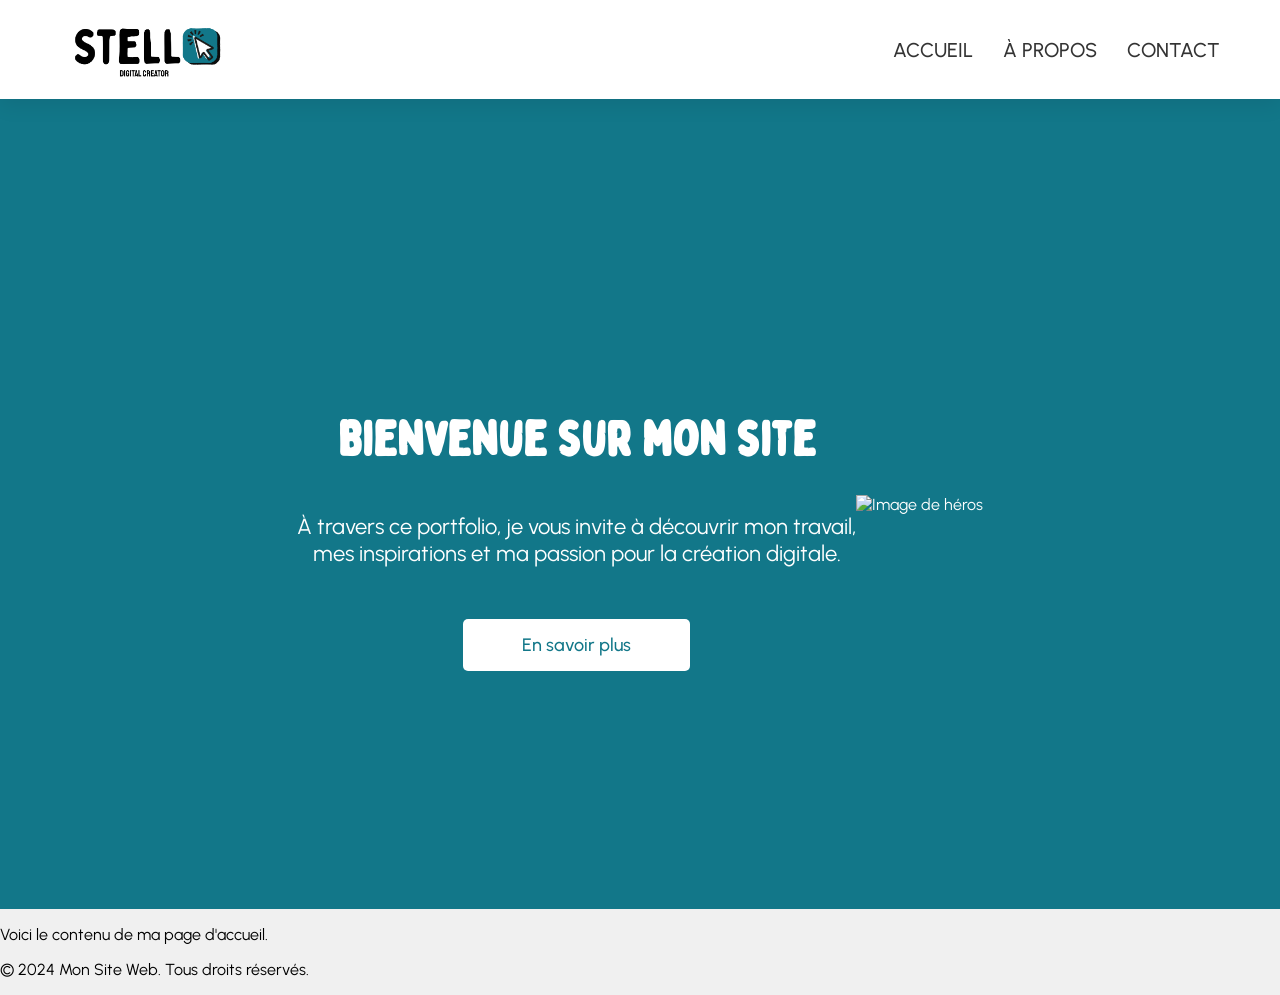
==== index.html @ 51b9b911 "modification" ====
<!DOCTYPE html>
<html lang="fr">
<head>
    <meta charset="UTF-8">
    <meta name="viewport" content="width=device-width, initial-scale=1.0">
    <title>Stella</title>
    <link rel="stylesheet" href="assets/css/index.css">
    <link href="https://fonts.googleapis.com/css2?family=Inter:wght@300;400;500;600;700&display=swap" rel="stylesheet">
    <link href="https://fonts.googleapis.com/css2?family=Urbanist:wght@300;400;500;600;700&display=swap" rel="stylesheet">
</head>


<body class="body">

<!-- En-tête avec la barre de navigation et la section de héros -->
<header>
    <nav class="navbar">
        <div class="navbar-logo">
            <img src="media/logo_stella.png" alt="Logo de mon site" class="logo">
        </div>
        <div class="nav-links">
            <a href="#">Accueil</a>
            <a href="#">À propos</a>
            <a href="#">Contact</a>
        </div>
    </nav>
<!-- Section de héros -->
    <div class="hero">
        <div class="hero-col-text">
           <h1>Bienvenue sur mon site</h1>
           <p>À travers ce portfolio, je vous invite à découvrir mon travail,<br> mes inspirations et ma passion pour la création digitale.</p>
            <a href="#" class="btn">En savoir plus</a>
        </div>

      <div class="hero-col-image">
        <img src="media/hero_image.png" alt="Image de héros" class="hero-image">
      </div>

    </div>
</header>
<!-- Section principale -->
<main>

    <p>Voici le contenu de ma page d'accueil.</p>
</main>

<footer>
    <p>&copy; 2024 Mon Site Web. Tous droits réservés.</p>
</footer>

</body>
</html>
---- assets/css/index.css ----
/*** Importing Fonts */
@font-face {
    font-family: 'Bobby Jones';
    src: url('../fonts/bobby-jones-soft-regular.otf') format('truetype');
    font-weight: normal;
    font-style: normal;
}

/*** Global Styles */
body{
    background-color: #f0f0f0;
    margin: 0;
    padding: 0;
}

body, p, a {
    font-family: 'Urbanist', sans-serif;
}

h1, h2 {
    font-family: 'Bobby Jones', sans-serif;
}

/* NAVBAR */
.navbar {
    display: flex;
    justify-content: space-between;
    align-items: center;
    padding: 5px 60px; /* 🔥 plus grand */
    background-color: white;
    box-shadow: 0 6px 20px rgba(0, 0, 0, 0.08);
    position: sticky;
    top: 0;
    z-index: 1000;
}


/* LOGO */
.navbar-logo img {
    height: 85px; /* 🔥 taille logo */
    width: auto;
}

/* LINKS */
.nav-links {
    display: flex;
    gap: 30px; /* espace entre les liens */
    
}

.nav-links a {
    text-decoration: none;
    color: #333; /* 🔥 lisible */
    font-size: 20px;
    font-weight: 500;
    text-transform: uppercase;
    transition: 0.3s;
}

.nav-links a:hover {
    color: #127789;
}
/*** HERO SECTION */
.hero {
    display: flex;
    flex-direction: row;
    justify-content: center;
    align-items: center;
    height: 90vh; /* 🔥 plus grand */
    background-color: #127789;
    color: white;
    width: 100%;
}
.hero h1 {
    font-size: 48px; /* 🔥 plus grand */
    margin-bottom: 20px;
}
.hero p {
    font-size: 22px; /* 🔥 plus grand */
}
.hero a {
    margin-top: 30px;
    padding: 15px 30px;
    background-color: white;
    color: #127789;
    text-decoration: none;
    font-size: 18px;
    font-weight: 500;
    border-radius: 5px;
    transition: 0.3s;
    width: 30%;
}
.hero a:hover {    background-color: #127789;
    color: white;    border: 2px solid white;
}   
.hero-col-text {
    margin-top: 40px;
    /*width: 50%;*/
    text-align: center;
    display: flex;
    flex-direction: column;
    align-items: center;
}

.hero-col-text h1 {
    font-size: 48px; /* 🔥 plus grand */
    margin-bottom: 20px;
}
.hero-col-image {
   /*width: 50%;*/
}
.hero-col-image img {
    width: 100%;
    height: auto;
}
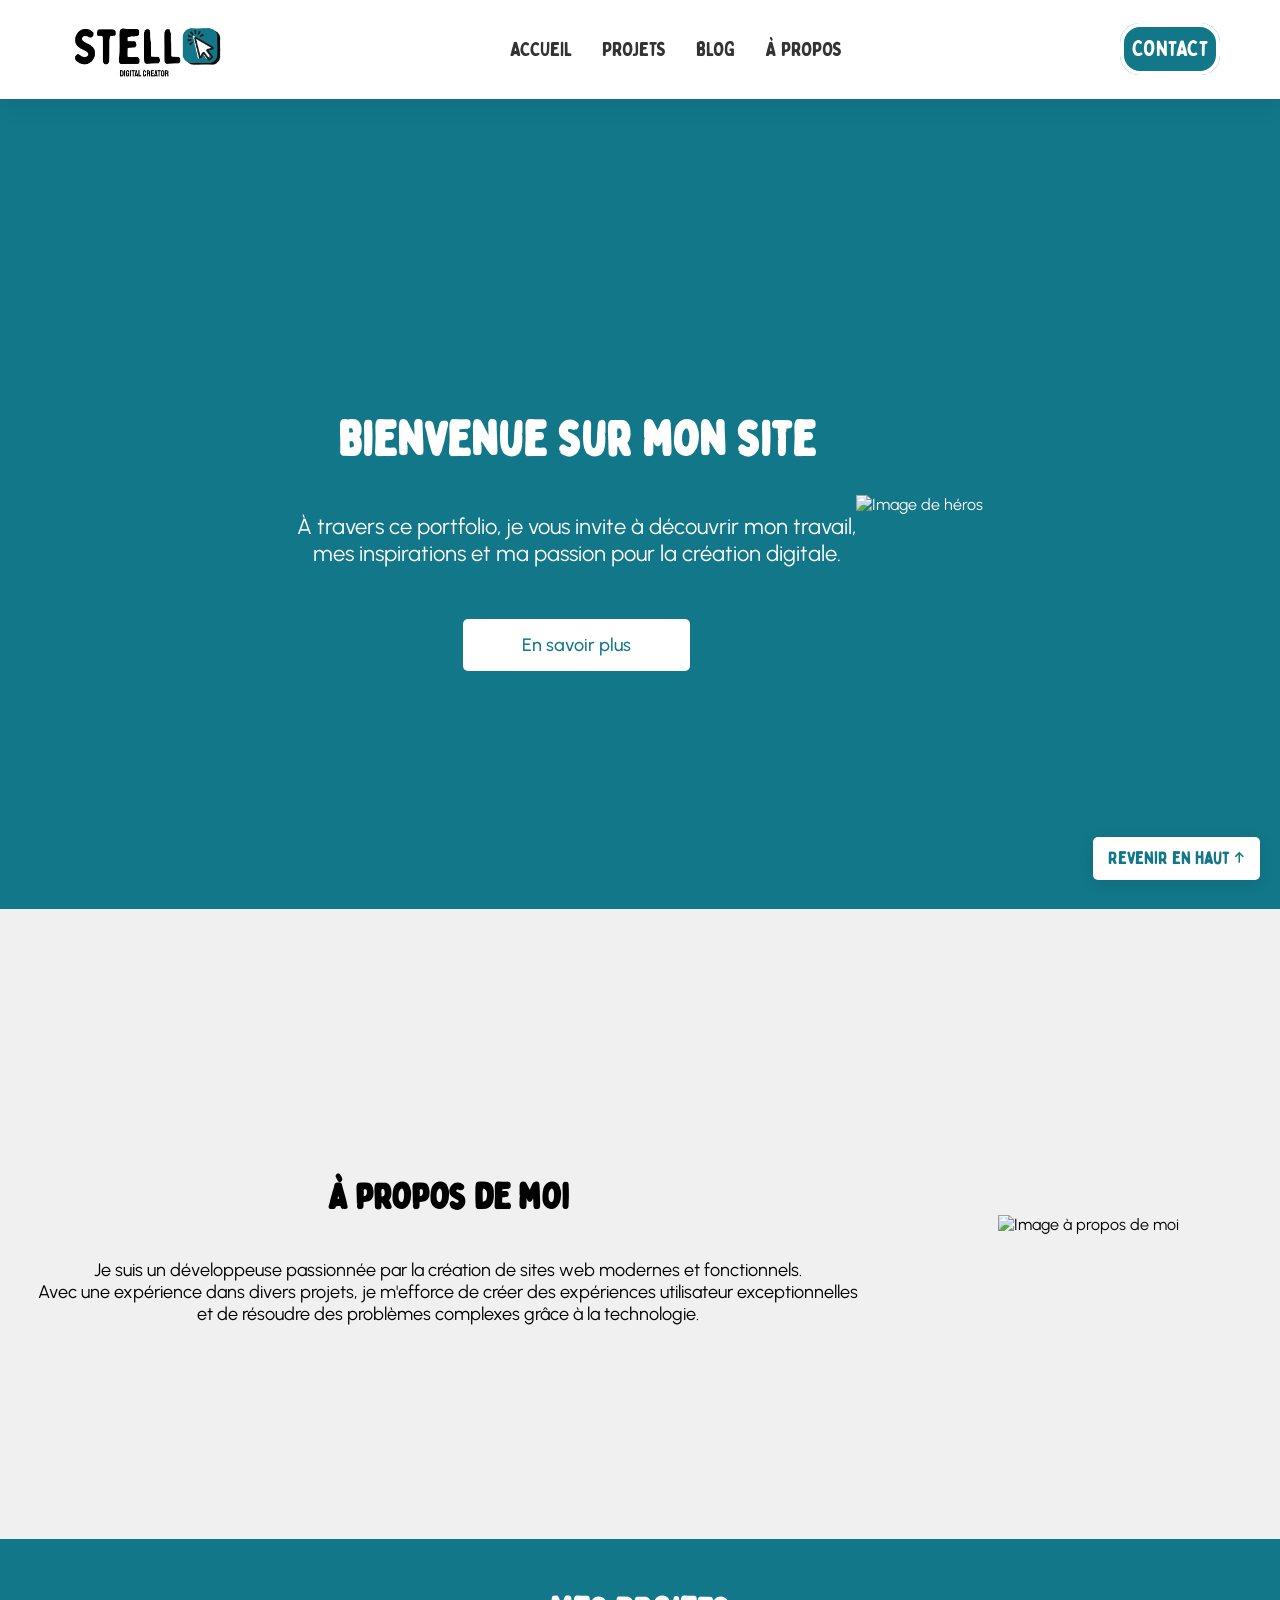
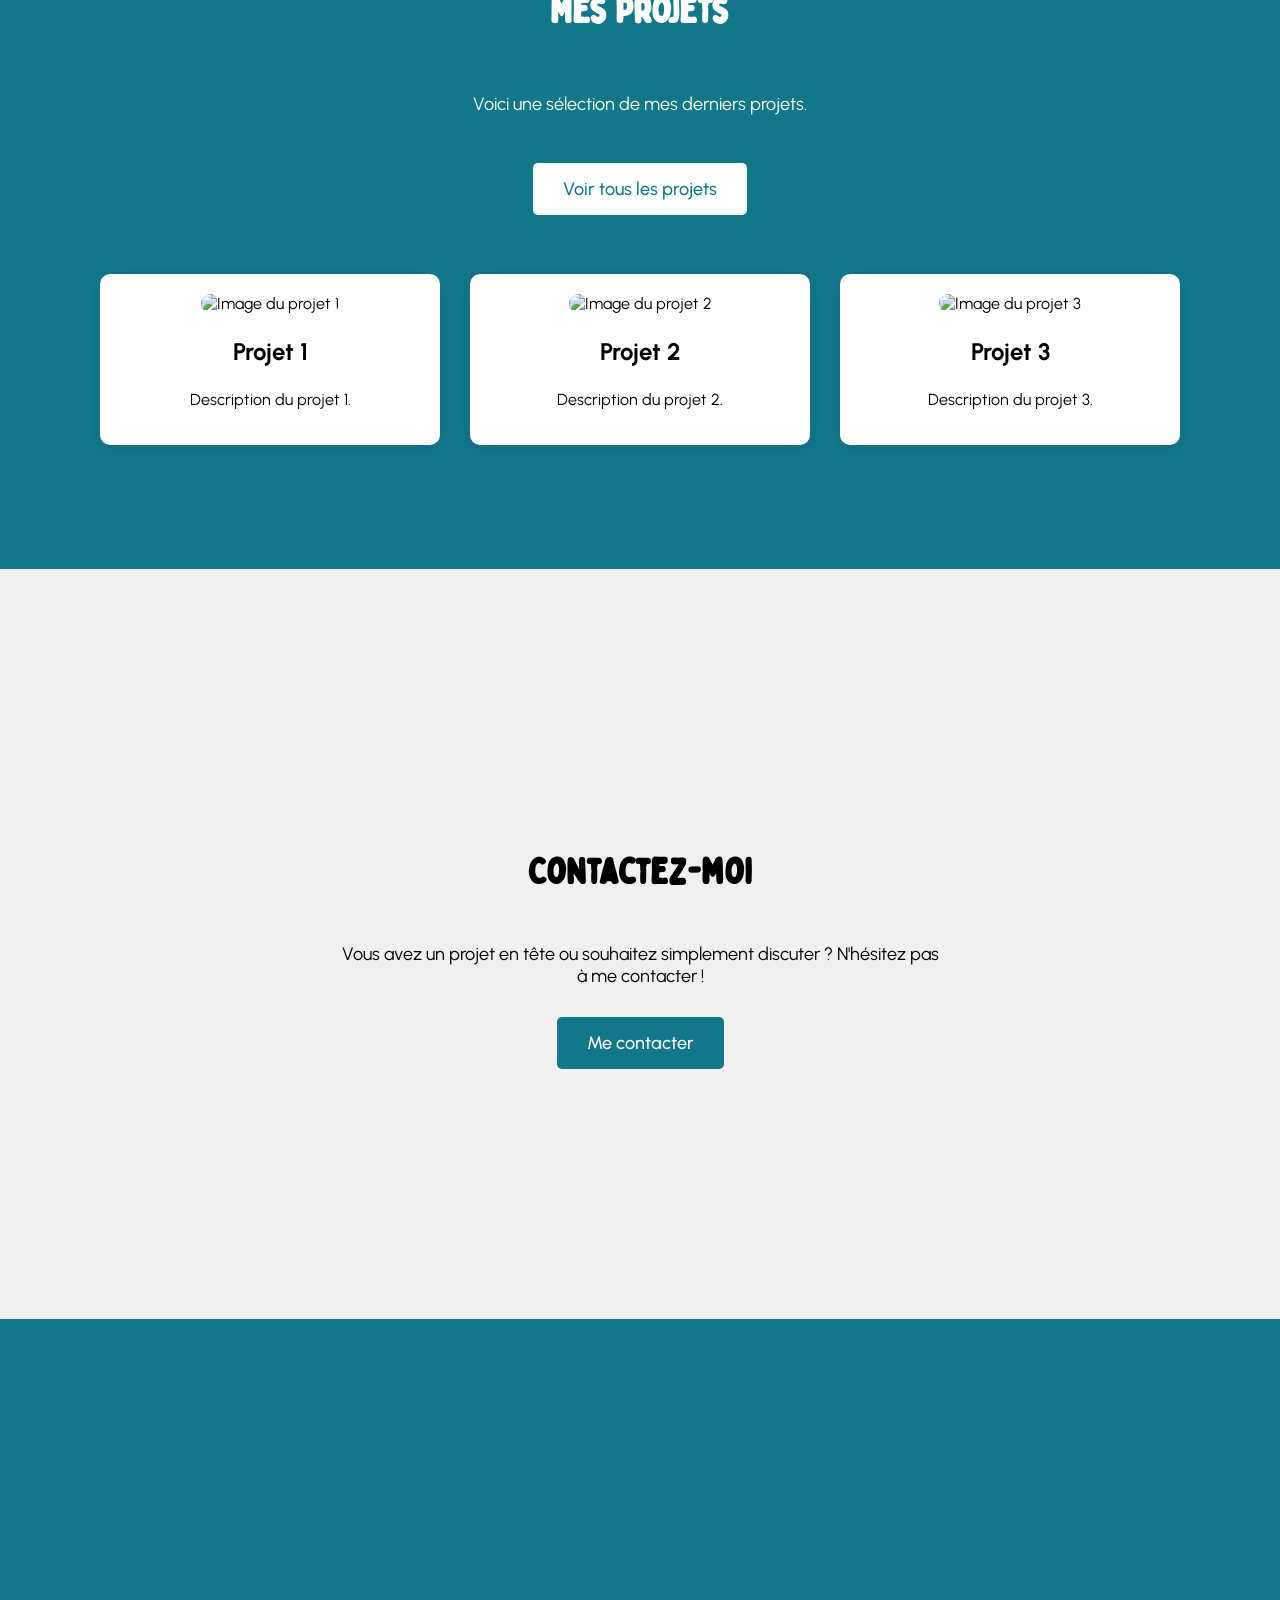
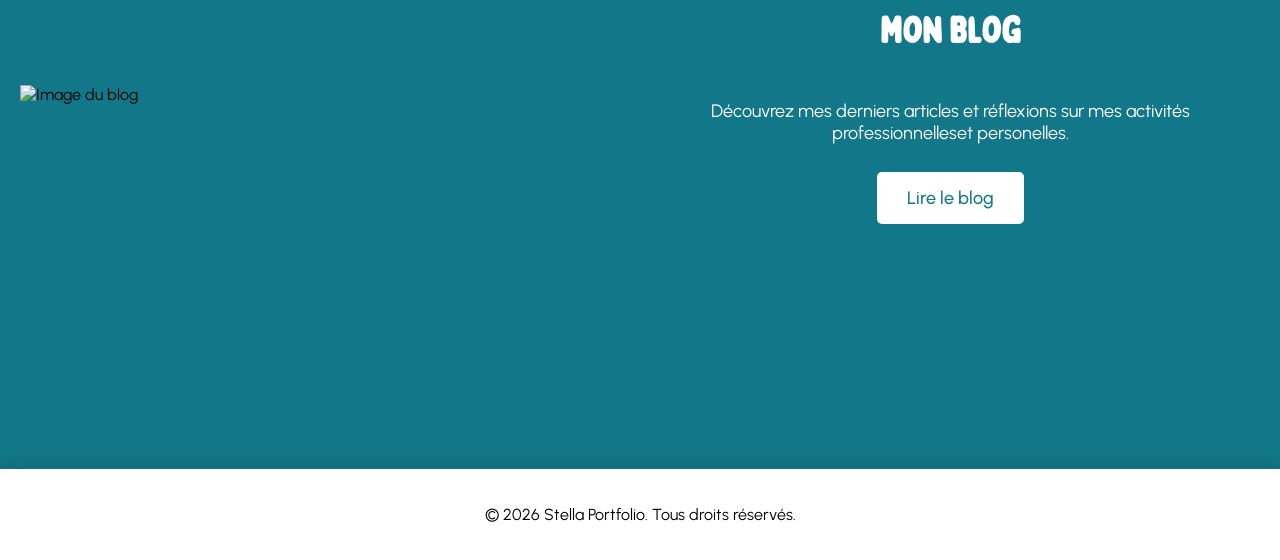
==== commit 5c18d190: "modification page accueil" ====
--- a/index.html
+++ b/index.html
@@ -20,7 +20,11 @@
         </div>
         <div class="nav-links">
             <a href="#">Accueil</a>
+             <a href="#">Projets</a>
+             <a href="#">Blog</a>
             <a href="#">À propos</a>
+            </div>
+            <div class="nav-links-right">
             <a href="#">Contact</a>
         </div>
     </nav>
@@ -40,12 +44,65 @@
 </header>
 <!-- Section principale -->
 <main>
+<section class="about">
+    <div class="about-content">
+        <h2>À propos de moi</h2>
+        <p>Je suis un développeuse passionnée par la création de sites web modernes et fonctionnels.<br> Avec une expérience dans divers projets, je m'efforce de créer des expériences utilisateur exceptionnelles <br>et de résoudre des problèmes complexes grâce à la technologie.</p>
+    </div>
+    <div class="about-image">
+        <img src="media/about_image.png" alt="Image à propos de moi">
+    </div>
+</section>
+<section class="projects">
+   
+    <div class="projects-header">
+        <h2>Mes Projets</h2>
+        <p>Voici une sélection de mes derniers projets.</p>
+        <a href="" class="btn">Voir tous les projets</a>
+    </div>
+    
+    <div class="project-list">
+        <div class="project-item">
+            <img src="media/project1.png" alt="Image du projet 1"> 
+            <h3>Projet 1</h3>
+            <p>Description du projet 1.</p>
+        </div>
+        <div class="project-item">
+            <img src="media/project2.png" alt="Image du projet 2">
+            <h3>Projet 2</h3>
+            <p>Description du projet 2.</p>
+        </div>
+        <div class="project-item">
+            <img src="media/project3.png" alt="Image du projet 3">
+            <h3>Projet 3</h3>
+            <p>Description du projet 3.</p>
+        </div>
+    </div>
+</section>
 
-    <p>Voici le contenu de ma page d'accueil.</p>
+<section class="contact">
+    <h2>Contactez-moi</h2>
+    <p>Vous avez un projet en tête ou souhaitez simplement discuter ? N'hésitez pas à me contacter !</p>
+    <a href="#" class="btn">Me contacter</a>
+</section>
+
+<section class="blog">
+    <div class="blog-image">
+        <img src="media/blog_image.png" alt="Image du blog">
+    </div>
+    <div class="blog-content">
+        <h2>Mon Blog</h2>
+        <p>Découvrez mes derniers articles et réflexions sur mes activités professionnelleset personelles.</p>
+        <a href="#" class="btn">Lire le blog</a>
+    </div>
+</section>
+<div class="back-to-top">
+    <a href="#" class="btn">Revenir en haut</a>
+</div>
 </main>
 
-<footer>
-    <p>&copy; 2024 Mon Site Web. Tous droits réservés.</p>
+<footer class="footer">
+    <p>&copy; 2026 Stella Portfolio. Tous droits réservés.</p>
 </footer>
 
 </body>
--- a/assets/css/index.css
+++ b/assets/css/index.css
@@ -55,10 +55,29 @@
     font-weight: 500;
     text-transform: uppercase;
     transition: 0.3s;
+    font-family: 'Bobby Jones';
 }
 
 .nav-links a:hover {
     color: #127789;
+}
+.nav-links-right a {
+    text-decoration: none;
+    color: white;
+    font-size: 22px;
+    font-weight: 500;
+    text-transform: uppercase;
+    transition: 0.3s;
+    font-family: 'Bobby Jones';
+    padding: 8px;
+    border: 4px solid;
+    border-radius: 20px;
+    background: #127789;
+}
+.nav-links-right a:hover {
+    color: #127789;
+    background: white;
+    border: 4px solid #127789;
 }
 /*** HERO SECTION */
 .hero {
@@ -105,11 +124,244 @@
 .hero-col-text h1 {
     font-size: 48px; /* 🔥 plus grand */
     margin-bottom: 20px;
-}
+}/*
 .hero-col-image {
-   /*width: 50%;*/
-}
+   width: 50%;
+}*/
 .hero-col-image img {
     width: 100%;
     height: auto;
+}
+/* ABOUT SECTION */
+.about{
+    height: 70vh; /* 🔥 plus grand */
+    display: flex;
+    flex-direction: row;
+    justify-content: center;
+    align-items: center; 
+    text-align: center; 
+    width: 100%;
+}
+.about-content {
+    margin-top: 40px;
+    width: 50%;
+    text-align: center;
+    display: flex;
+    flex-direction: column;
+    align-items: center;   
+    width: 70%;
+}
+.about-content h2 {
+    font-size: 36px; /* 🔥 plus grand */
+    margin-bottom: 20px;
+}
+.about-content p {
+    font-size: 18px; /* 🔥 plus grand */
+}
+.about-image {
+    width: 30%;
+}
+.about-image img {
+    width: 100%;
+    height: auto;
+}
+/* PROJECTS SECTION */
+.projects {
+    /* padding: 60px 20px; */
+    height: 70vh;
+    background: #127789;
+    display: flex;
+    flex-direction: column;
+    justify-content: center;
+}
+.projects-header {
+    display: flex;
+    flex-direction: column;
+    justify-content: center;
+    align-items: center;
+    margin-bottom: 40px;
+    color: white;
+    height: 50%;
+}
+.projects-header h2 {
+    font-size: 36px; /* 🔥 plus grand */
+    text-align: center;
+    margin-bottom: 40px;
+}
+.projects-header p {
+    font-size: 18px; /* 🔥 plus grand */
+    text-align: center;
+    max-width: 600px;
+}
+.projects-header a {
+    margin-top: 30px;
+    padding: 15px 30px;
+    background-color: white;
+    color: #127789;
+    text-decoration: none;
+    font-size: 18px;
+    font-weight: 500;
+    border-radius: 5px;
+    transition: 0.3s;
+}
+.projects-header a:hover {  
+    background-color: #127789;
+    color: white;    
+    border: 2px solid white;
+}
+.project-list {
+    display: flex;
+    flex-wrap: wrap;
+    gap: 30px; /* espace entre les projets */
+    justify-content: center;
+    height: 50%;
+}
+.project-item {
+    background-color: white;
+    padding: 20px;
+    border-radius: 10px;
+    box-shadow: 0 4px 15px rgba(0, 0, 0, 0.1);
+    width: 300px;
+    text-align: center;
+    height: fit-content;
+}
+.project-item img {
+    width: 100%;
+    height: auto;
+    border-radius: 10px;
+}
+.project-item h3 {
+    font-size: 24px; /* 🔥 plus grand */
+}   
+/*² CONTACT SECTION */
+.contact {
+    padding: 60px 20px;
+    background-color: #f0f0f0;
+    display: flex;
+    flex-direction: column;
+    justify-content: center;
+    align-items: center;
+    height: 70vh;
+}
+.contact h2 {
+    font-size: 36px; /* 🔥 plus grand */
+}
+.contact p {
+    font-size: 18px; /* 🔥 plus grand */
+    text-align: center;
+    max-width: 600px;
+    margin-bottom: 30px;
+}
+.contact a {
+    padding: 15px 30px;
+    background-color: #127789;
+    color: white;
+    text-decoration: none;
+    font-size: 18px;
+    font-weight: 500;
+    border-radius: 5px;
+    transition: 0.3s;
+}
+.contact a:hover {
+    background-color: white;
+    color: #127789;
+    border: 2px solid #127789;
+}
+
+/*BLOG SECTION */
+.blog {
+    padding: 60px 20px;
+    background-color: #127789;
+    display: flex;
+    flex-direction: row;
+    justify-content: center;
+    align-items: center;
+    height: 70vh;
+}
+
+.blog-content {
+    width: 50%;
+    text-align: center;
+    color:white
+}
+.blog-content h2 {
+    font-size: 36px; /* 🔥 plus grand */
+    margin-bottom: 20px;
+}
+.blog-content p {
+    font-size: 18px; /* 🔥 plus grand */
+    padding:25px 20px;
+}   
+.blog-content a {
+    margin-top: 30px;
+    padding: 15px 30px;
+    background-color: white;
+    color: #127789;
+    text-decoration: none;
+    font-size: 18px;
+    font-weight: 500;
+    border-radius: 5px;
+    transition: 0.3s;
+}
+.blog-content a:hover {
+    background-color: #127789;
+    color: white;
+    border: 2px solid white;
+}
+.blog-image {
+    width: 50%;
+}
+.blog-image img {
+    width: 100%;
+    height: auto;
+}
+.back-to-top {
+    position: fixed;
+    bottom: 20px;
+    right: 20px;
+    padding: 10px 15px;
+    background-color: white;
+    color: #127789;
+    text-decoration: none;
+    font-size: 18px;
+    font-weight: 500;
+    border-radius: 5px;
+    transition: 0.3s;
+    box-shadow: 0 4px 15px rgba(0, 0, 0, 0.1);
+}
+.back-to-top:hover {
+    background-color: white;
+    color: #127789;
+    border: 2px solid #127789;
+}
+.back-to-top:after {
+    content: '↑';
+    font-size: 18px;
+}
+.back-to-top:hover:after {
+    content: '↑';
+    font-size: 18px;
+}
+.back-to-top a {
+    text-decoration: none;
+    color: #127789;
+    font-size: 18px;
+    font-weight: 500;
+    transition: 0.3s;
+    font-family: "Bobby Jones";
+}
+.back-to-top a:hover {    
+    background-color: white;
+    color: #127789;    
+   
+}
+/** FOOTER */
+.footer {
+    background-color: white;
+    color: black;
+    text-align: center;
+    padding: 20px;
+    font-size: 16px;
+    font-family: 'Bobby Jones';
+    box-shadow: 0 -4px 15px rgba(0, 0, 0, 0.1);
 }
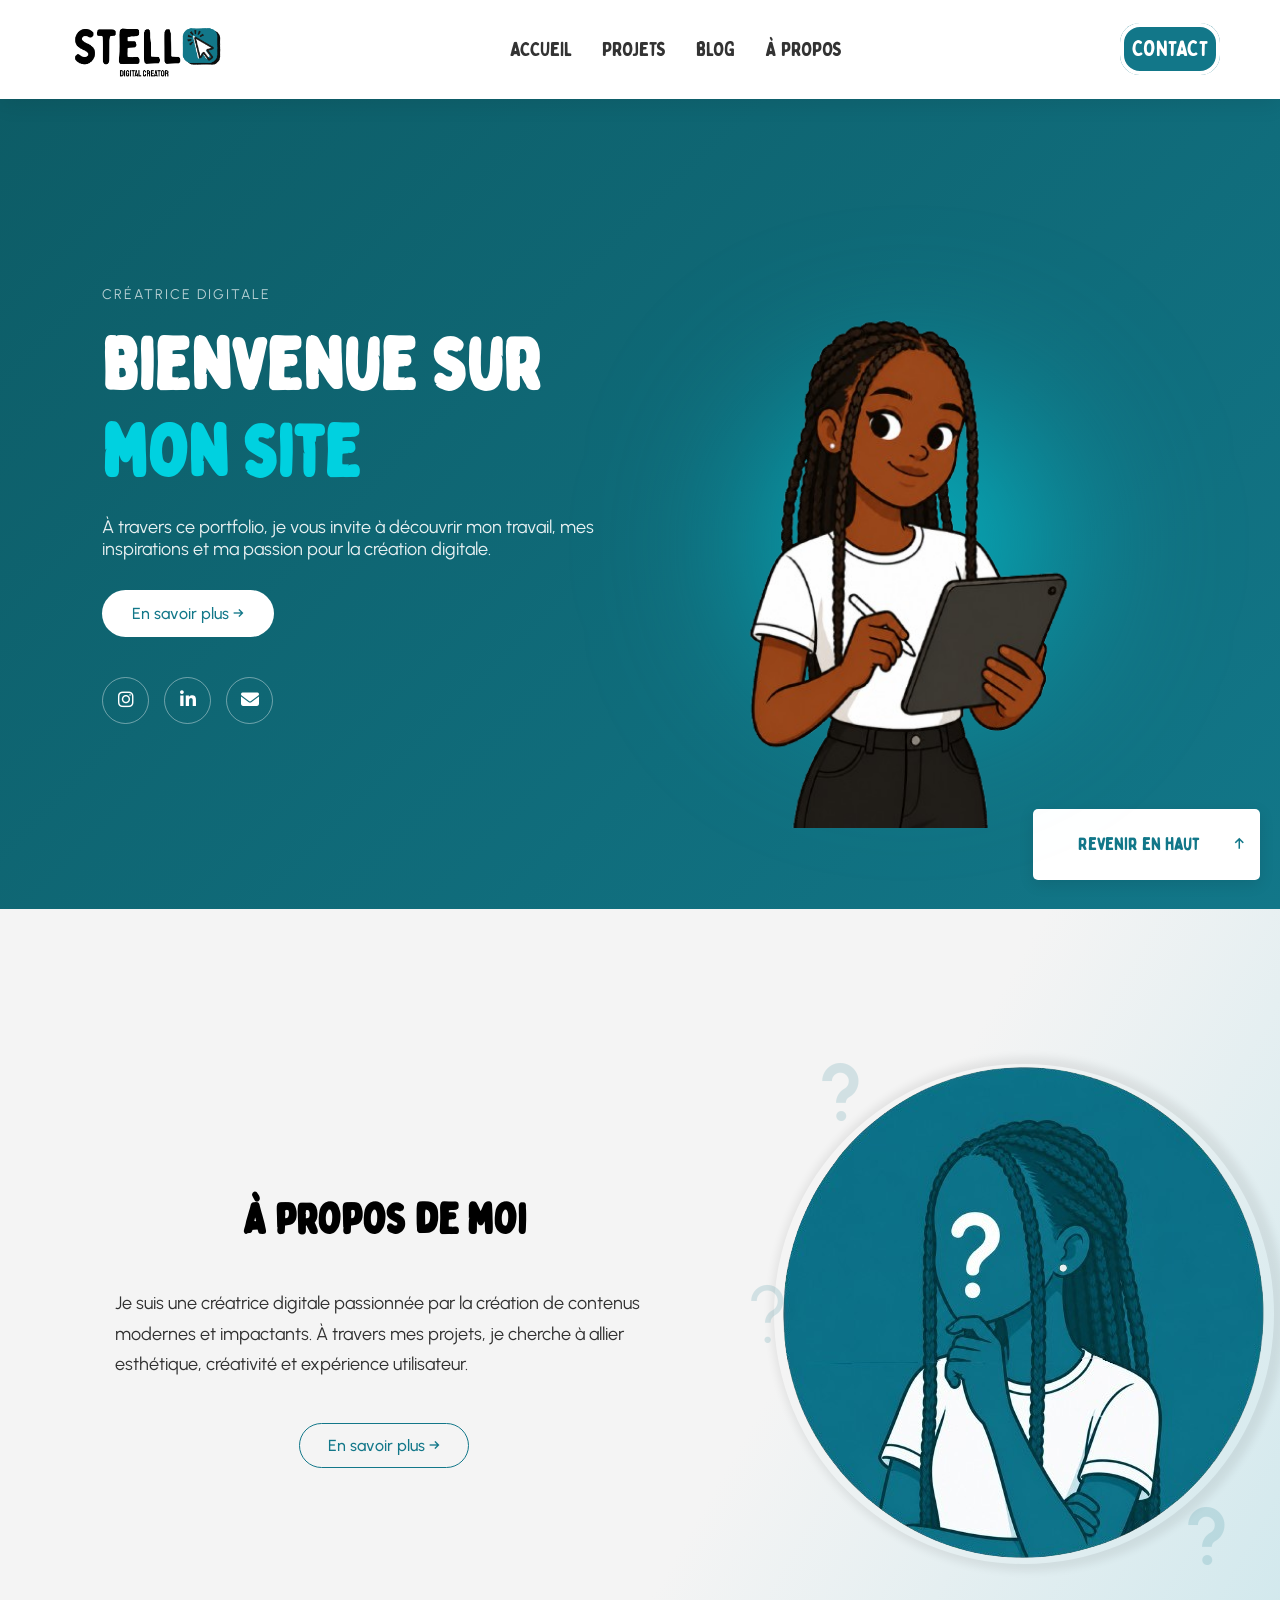
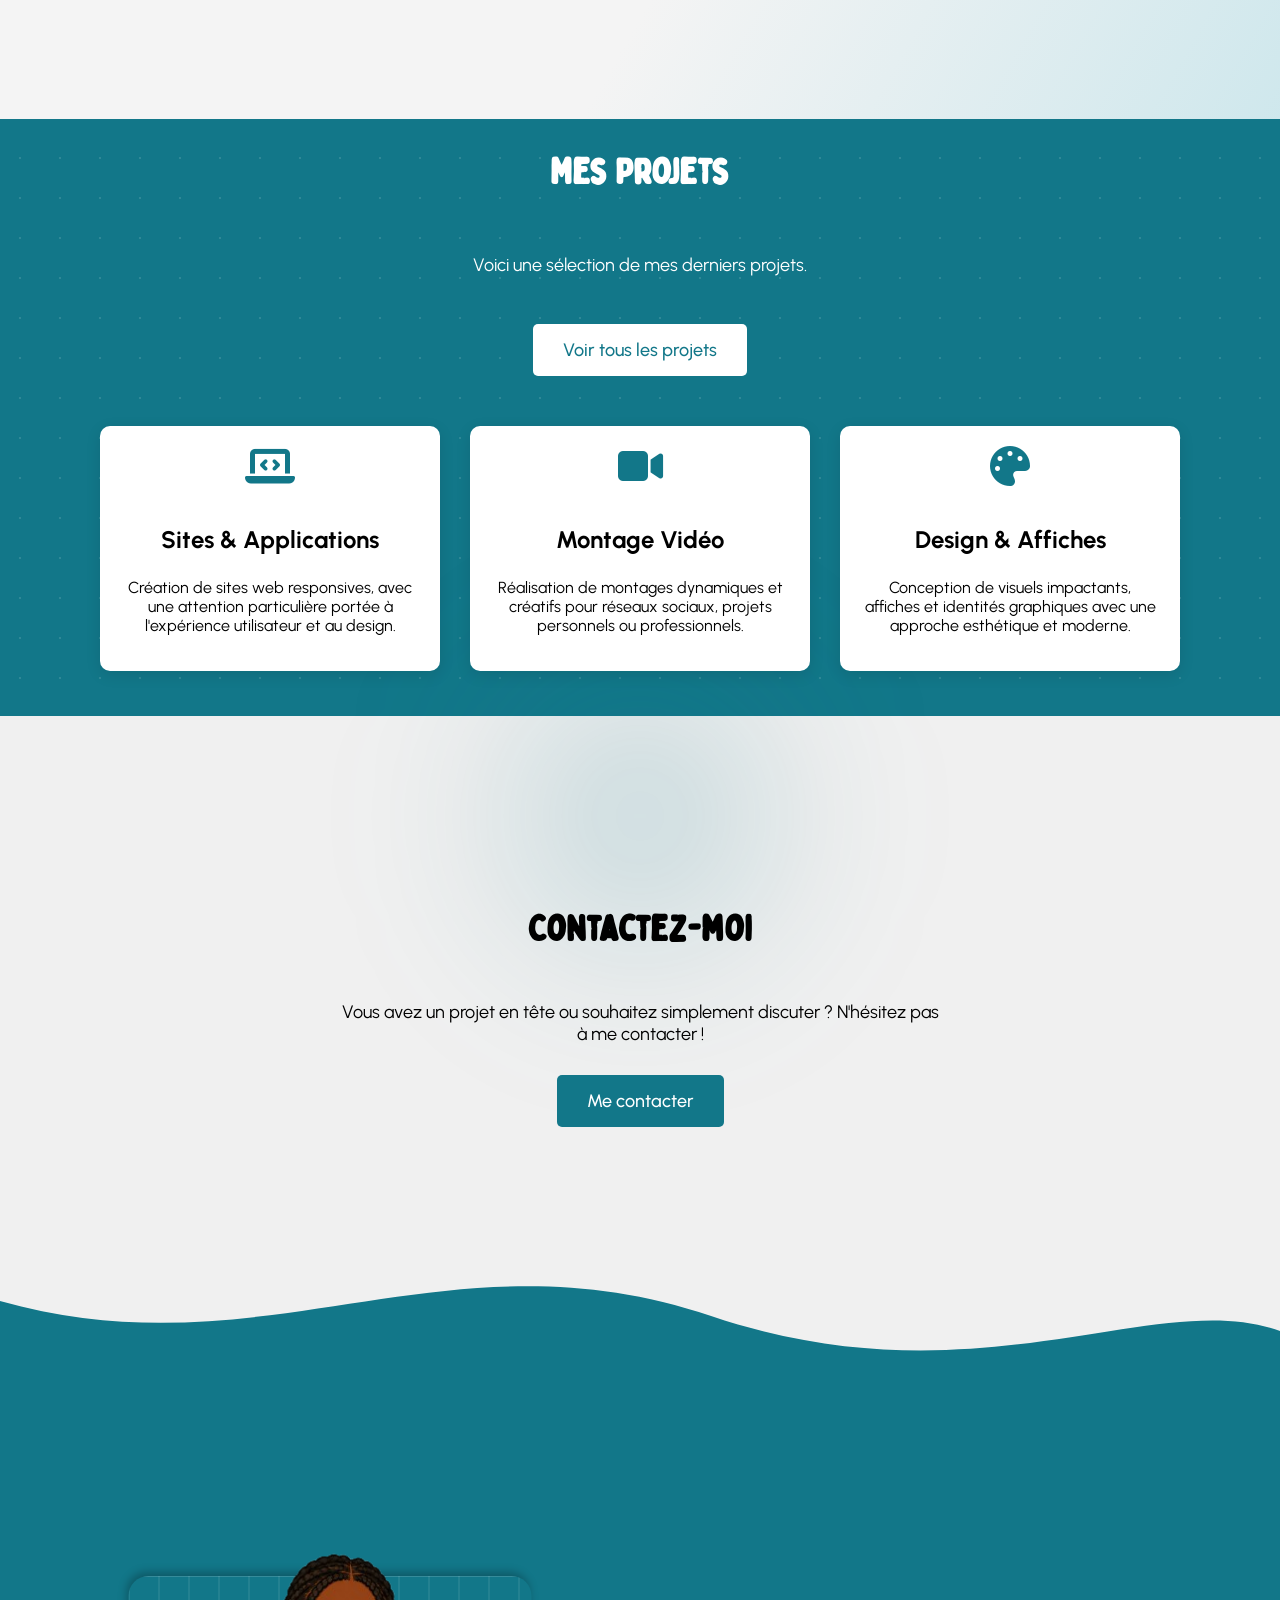
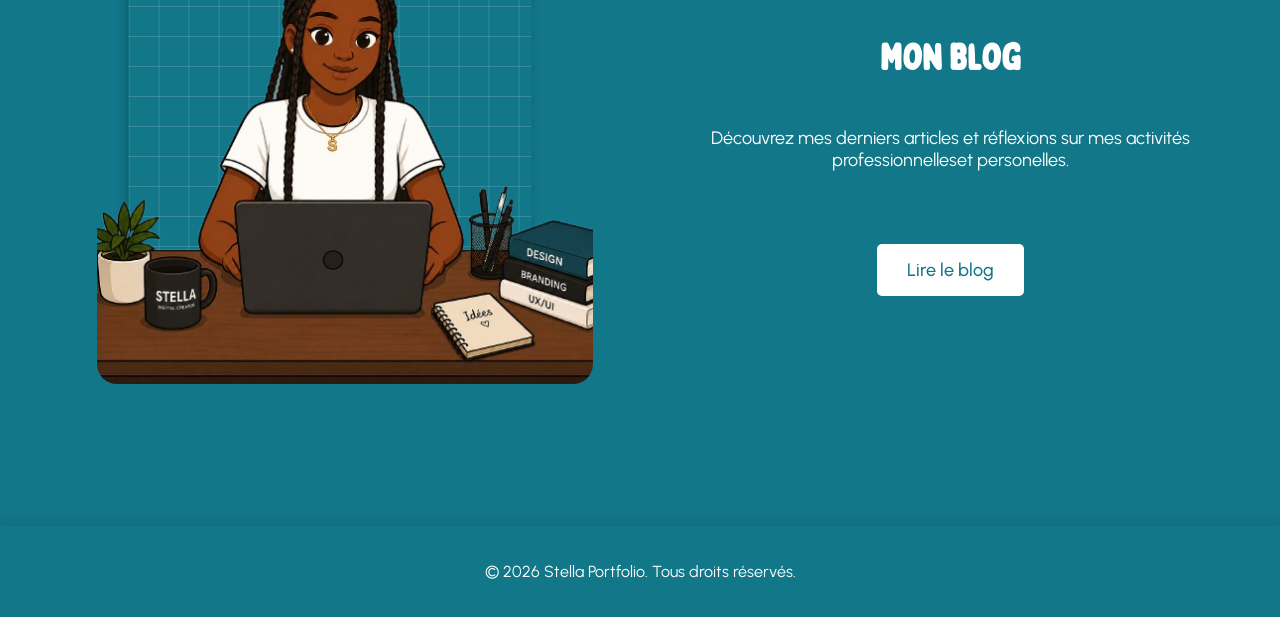
==== commit 5f5503b2: "modification page index.html " ;" ====
--- a/index.html
+++ b/index.html
@@ -5,12 +5,15 @@
     <meta name="viewport" content="width=device-width, initial-scale=1.0">
     <title>Stella</title>
     <link rel="stylesheet" href="assets/css/index.css">
+    <link rel="stylesheet" href="assets/css/general.css">
+    <link rel="stylesheet" href="https://cdnjs.cloudflare.com/ajax/libs/font-awesome/6.5.0/css/all.min.css">
     <link href="https://fonts.googleapis.com/css2?family=Inter:wght@300;400;500;600;700&display=swap" rel="stylesheet">
     <link href="https://fonts.googleapis.com/css2?family=Urbanist:wght@300;400;500;600;700&display=swap" rel="stylesheet">
+<link rel="stylesheet" href="https://cdnjs.cloudflare.com/ajax/libs/font-awesome/6.5.0/css/all.min.css">
 </head>
 
 
-<body class="body">
+<body>
 
 <!-- En-tête avec la barre de navigation et la section de héros -->
 <header>
@@ -19,86 +22,159 @@
             <img src="media/logo_stella.png" alt="Logo de mon site" class="logo">
         </div>
         <div class="nav-links">
-            <a href="#">Accueil</a>
-             <a href="#">Projets</a>
-             <a href="#">Blog</a>
-            <a href="#">À propos</a>
+            <a href="index.html">Accueil</a>
+             <a href="vues/projets.html">Projets</a>
+             <a href="vues/blog.html">Blog</a>
+            <a href="vues/apropos.html">À propos</a>
             </div>
             <div class="nav-links-right">
-            <a href="#">Contact</a>
+            <a href="vues/contact.html">Contact</a>
         </div>
     </nav>
 <!-- Section de héros -->
-    <div class="hero">
-        <div class="hero-col-text">
-           <h1>Bienvenue sur mon site</h1>
-           <p>À travers ce portfolio, je vous invite à découvrir mon travail,<br> mes inspirations et ma passion pour la création digitale.</p>
-            <a href="#" class="btn">En savoir plus</a>
-        </div>
+ <div class="hero">
+ 
 
-      <div class="hero-col-image">
-        <img src="media/hero_image.png" alt="Image de héros" class="hero-image">
-      </div>
+     <div class="hero-col-text">
+        <span class="hero-tag">Créatrice digitale</span>
 
+        <h1>
+            Bienvenue sur <br>
+            <span>mon site</span>
+        </h1>
+
+        <p>
+            À travers ce portfolio, je vous invite à découvrir mon travail,
+            mes inspirations et ma passion pour la création digitale.
+        </p>
+
+        <a href="vues/a-propos.html" class="btn">En savoir plus →</a>
+        <br>
+       <div class="hero-socials">
+    <a href="#" target="_blank" aria-label="Instagram">
+        <i class="fab fa-instagram"></i>
+    </a>
+    <a href="#" target="_blank" aria-label="LinkedIn">
+        <i class="fab fa-linkedin-in"></i>
+    </a>
+    <a href="mailto:tonmail@email.com" aria-label="Email">
+        <i class="fas fa-envelope"></i>
+    </a>
+</div>
     </div>
+    
+    <div class="hero-col-image">
+        <img  class="hero-image" src="media/index/avatar_hero.png" alt="Image avatr de la section de héros  ">
+  <div class="hero-glow"></div>
+ </div>
+   
+
+    
+</div>
 </header>
 <!-- Section principale -->
 <main>
 <section class="about">
     <div class="about-content">
         <h2>À propos de moi</h2>
-        <p>Je suis un développeuse passionnée par la création de sites web modernes et fonctionnels.<br> Avec une expérience dans divers projets, je m'efforce de créer des expériences utilisateur exceptionnelles <br>et de résoudre des problèmes complexes grâce à la technologie.</p>
+        <p>
+            Je suis une créatrice digitale passionnée par la création de contenus modernes et impactants.
+            À travers mes projets, je cherche à allier esthétique, créativité et expérience utilisateur.
+        </p>
+        <a href="vues/a-propos.html" class="about-btn">
+    En savoir plus →
+</a>
     </div>
+
+  
     <div class="about-image">
-        <img src="media/about_image.png" alt="Image à propos de moi">
-    </div>
+         <span>?</span>
+        <img src="media/index/img-apropos.png" alt="Image à propos de moi">
+</div>
+       
 </section>
+
 <section class="projects">
    
     <div class="projects-header">
         <h2>Mes Projets</h2>
         <p>Voici une sélection de mes derniers projets.</p>
-        <a href="" class="btn">Voir tous les projets</a>
+        <a href="vues/projets.html" class="btn">Voir tous les projets</a>
     </div>
     
-    <div class="project-list">
-        <div class="project-item">
-            <img src="media/project1.png" alt="Image du projet 1"> 
-            <h3>Projet 1</h3>
-            <p>Description du projet 1.</p>
-        </div>
-        <div class="project-item">
-            <img src="media/project2.png" alt="Image du projet 2">
-            <h3>Projet 2</h3>
-            <p>Description du projet 2.</p>
-        </div>
-        <div class="project-item">
-            <img src="media/project3.png" alt="Image du projet 3">
-            <h3>Projet 3</h3>
-            <p>Description du projet 3.</p>
-        </div>
+   <div class="project-list">
+
+    <!-- WEB / MOBILE -->
+    <div class="project-item">
+        <i class="fas fa-laptop-code"></i>
+        <h3>Sites & Applications</h3>
+        <p>
+            Création de sites web responsives, avec une attention particulière portée à l'expérience utilisateur et au design.
+        </p>
     </div>
+
+    <!-- VIDEO -->
+    <div class="project-item">
+        <i class="fas fa-video"></i>
+        <h3>Montage Vidéo</h3>
+        <p>
+            Réalisation de montages dynamiques et créatifs pour réseaux sociaux, projets personnels ou professionnels.
+        </p>
+    </div>
+
+    <!-- DESIGN -->
+    <div class="project-item">
+        <i class="fas fa-palette"></i>
+        <h3>Design & Affiches</h3>
+        <p>
+            Conception de visuels impactants, affiches et identités graphiques avec une approche esthétique et moderne.
+        </p>
+    </div>
+
+</div>
 </section>
 
+
+
+
+
+
 <section class="contact">
+  
     <h2>Contactez-moi</h2>
     <p>Vous avez un projet en tête ou souhaitez simplement discuter ? N'hésitez pas à me contacter !</p>
-    <a href="#" class="btn">Me contacter</a>
+    <a href="vues/contact.html" class="btn">Me contacter</a>
 </section>
+
+<!-- 🔥 SECTION TRANSITION -->
+<div class="section-transition">
+  <svg viewBox="0 0 1440 200" preserveAspectRatio="none">
+    <path fill="#127789" d="
+      M0,100 
+      C300,200 500,0 800,120 
+      C1100,240 1300,80 1440,140 
+      L1440,200 
+      L0,200 
+      Z">
+    </path>
+  </svg>
+</div>
 
 <section class="blog">
     <div class="blog-image">
-        <img src="media/blog_image.png" alt="Image du blog">
+        <img src="media/index/avatar_apropos.png" alt="Image du blog">
     </div>
     <div class="blog-content">
         <h2>Mon Blog</h2>
         <p>Découvrez mes derniers articles et réflexions sur mes activités professionnelleset personelles.</p>
-        <a href="#" class="btn">Lire le blog</a>
+        <a href="vues/blog.html" class="btn">Lire le blog</a>
     </div>
 </section>
+<!-- Bouton de retour en haut -->
 <div class="back-to-top">
-    <a href="#" class="btn">Revenir en haut</a>
+    <a href="index.html" class="btn">Revenir en haut</a>
 </div>
+
 </main>
 
 <footer class="footer">
--- a/assets/css/index.css
+++ b/assets/css/index.css
@@ -6,98 +6,361 @@
     font-style: normal;
 }
 
-/*** Global Styles */
-body{
-    background-color: #f0f0f0;
-    margin: 0;
-    padding: 0;
-}
-
-body, p, a {
-    font-family: 'Urbanist', sans-serif;
-}
-
-h1, h2 {
-    font-family: 'Bobby Jones', sans-serif;
-}
-
-/* NAVBAR */
-.navbar {
+
+
+
+/** HERO SECTION */
+.hero {
     display: flex;
     justify-content: space-between;
     align-items: center;
-    padding: 5px 60px; /* 🔥 plus grand */
-    background-color: white;
-    box-shadow: 0 6px 20px rgba(0, 0, 0, 0.08);
-    position: sticky;
-    top: 0;
-    z-index: 1000;
-}
-
-
-/* LOGO */
-.navbar-logo img {
-    height: 85px; /* 🔥 taille logo */
-    width: auto;
-}
-
-/* LINKS */
-.nav-links {
-    display: flex;
-    gap: 30px; /* espace entre les liens */
-    
-}
-
-.nav-links a {
+    padding: 0 8%;
+    height: 90vh;
+    background: linear-gradient(135deg, #0d5c66, #127789);
+    color: white;
+    overflow: hidden;
+}
+
+/* TEXTE */
+.hero-col-text {
+    max-width: 500px;
+    animation: fadeUp 1s ease-out forwards;
+}
+
+@keyframes fadeUp {
+    from {
+        opacity: 0;
+        transform: translateY(30px);
+    }
+    to {
+        opacity: 1;
+        transform: translateY(0);
+    }
+}
+
+.hero-tag {
+    font-size: 14px;
+    letter-spacing: 2px;
+    text-transform: uppercase;
+    opacity: 0.7;
+}
+
+.hero h1 {
+    font-size: 72px;
+    line-height: 1.2;
+    margin: 20px 0;
+}
+
+.hero h1 span {
+    color: #00d1e0;
+}
+
+.hero p {
+    font-size: 18px;
+    opacity: 0.9;
+    margin-bottom: 30px;
+}
+
+/* BOUTON */
+.btn {
+    display: inline-block;
+    padding: 14px 30px;
+    background: white;
+    color: #127789;
     text-decoration: none;
-    color: #333; /* 🔥 lisible */
-    font-size: 20px;
+    border-radius: 30px;
     font-weight: 500;
-    text-transform: uppercase;
     transition: 0.3s;
-    font-family: 'Bobby Jones';
-}
-
-.nav-links a:hover {
-    color: #127789;
-}
-.nav-links-right a {
+}
+
+.btn:hover {
+    background: transparent;
+    border: 1px solid white;
+    color: white;
+}
+
+
+/* SOCIALS */
+.hero-socials {
+    display: flex;
+    gap: 15px;
+    margin-top: 40px;
+}
+
+.hero-socials a {
+    width: 45px;
+    height: 45px;
+    border: 1px solid rgba(255, 255, 255, 0.4);
+    border-radius: 50%;
     text-decoration: none;
+    display: flex;
+    align-items: center;
+    justify-content: center;
+
     color: white;
-    font-size: 22px;
+    font-size: 18px;
+
+    transition: all 0.3s ease;
+}
+
+/* HOVER */
+.hero-socials a:hover {
+    background: #00d1e0;
+    border-color: #00d1e0;
+    color: #0d5c66;
+
+    transform: translateY(-5px) scale(1.05);
+    box-shadow: 0 10px 25px rgba(0, 209, 224, 0.4);
+}
+
+/* IMAGE */
+.hero-col-image {
+    position: relative;
+    width: 50%;
+    display: flex;
+    justify-content: center;
+    align-items: center;
+    margin-top: 78px;
+}
+
+/* IMAGE */
+.hero-image {
+    width: 85%;
+    /* max-width: 400px */
+    position: relative;
+    z-index: 2;
+}
+
+/* GLOW DERRIÈRE */
+
+.hero-glow {
+    position: absolute;
+    width: 400px;
+    height: 400px;
+    background: radial-gradient(circle, #00d1e0 0%, transparent 70%);
+    filter: blur(80px);
+    z-index: 1;
+     animation: neonPulse 4s ease-in-out infinite,
+               neonFlicker 6s infinite;
+}
+
+@keyframes neonPulse {
+    0% {
+        transform: scale(1);
+        opacity: 0.6;
+        filter: blur(80px);
+    }
+    50% {
+        transform: scale(1.25);
+        opacity: 1;
+        filter: blur(100px);
+    }
+    100% {
+        transform: scale(1);
+        opacity: 0.6;
+        filter: blur(80px);
+    }
+}
+@keyframes neonFlicker {
+    0%, 100% {
+        opacity: 0.9;
+    }
+    48% {
+        opacity: 1;
+    }
+    50% {
+        opacity: 0.7;
+    }
+    52% {
+        opacity: 1;
+    }
+}
+
+
+
+/* SECTION ABOUT */
+.about {
+    display: flex;
+    justify-content: center;
+    background: linear-gradient(120deg, #f4f4f4 60%, rgba(18, 183, 217, 0.15));
+    height: 90vh;
+    align-items: center;
+    width: 100%;
+}
+
+/* TEXTE */
+.about-content {
+    display: flex;
+    flex-direction: column;
+    justify-content: center;
+    align-items: center;
+    width: 60%;
+}
+
+.about-content h2 {
+    font-size: 42px;
+    margin-bottom: 25px;
+    line-height: 1.2;
+}
+
+.about-content p {
+    font-size: 18px;
+    line-height: 1.7;
+    opacity: 0.8;
+    width: 70%;
+}
+
+.about-btn {
+    display: inline-block;
+    margin-top: 25px;
+    padding: 12px 28px;
+
+    border: 1px solid #127789;
+    color: #127789;
+    text-decoration: none;
+    border-radius: 30px;
+
     font-weight: 500;
-    text-transform: uppercase;
-    transition: 0.3s;
-    font-family: 'Bobby Jones';
-    padding: 8px;
-    border: 4px solid;
-    border-radius: 20px;
+    transition: all 0.3s ease;
+}
+
+/* Hover */
+.about-btn:hover {
     background: #127789;
-}
-.nav-links-right a:hover {
-    color: #127789;
-    background: white;
-    border: 4px solid #127789;
-}
-/*** HERO SECTION */
-.hero {
-    display: flex;
-    flex-direction: row;
-    justify-content: center;
-    align-items: center;
-    height: 90vh; /* 🔥 plus grand */
-    background-color: #127789;
     color: white;
-    width: 100%;
-}
-.hero h1 {
-    font-size: 48px; /* 🔥 plus grand */
-    margin-bottom: 20px;
-}
-.hero p {
-    font-size: 22px; /* 🔥 plus grand */
-}
-.hero a {
+    transform: translateY(-3px);
+    box-shadow: 0 10px 25px rgba(18, 119, 137, 0.3);
+}
+/* IMAGE */
+.about-image {
+    width: 40%;
+    display: flex;
+    justify-content: center;
+    align-items: center;
+    position: relative;
+}
+.about-image img {
+    /* width: 100%; */
+    height: auto;
+    border-radius: 100%;
+    box-shadow: 4px 0px 9px 7px #00000012;
+    /* color: #0b7188; */
+ animation: float 5s ease-in-out infinite;
+}
+
+
+/* Points d'interrogation */
+.about-image::before,
+.about-image::after {
+    position: absolute;
+    font-size: 80px;
+    color: #127789;
+    opacity: 0.15;
+    font-weight: bold;
+}
+
+/* ? en haut à gauche */
+.about-image::before {
+    content: "?";
+    top: -20px;
+    left: 10%;
+}
+
+/* ? en bas à droite */
+.about-image::after {
+    content: "?";
+    bottom: -20px;
+    right: 10%;
+}
+
+/* 3ème ? */
+.about-image span {
+    position: absolute;
+    content: "?";
+    font-size: 80px;
+    color: #127789;
+    opacity: 0.15;
+    top: 50%;
+    left: -20px;
+    transform: translateY(-50%);
+}
+
+/* Animation flottante image */
+.about-image img {
+    animation: float 5s ease-in-out infinite;
+}
+
+/* Animation légère des ? */
+.about-image::before,
+.about-image::after,
+.about-image span {
+    animation: floatQ 6s ease-in-out infinite;
+}
+
+/* Animation */
+@keyframes float {
+    0% { transform: translateY(0px); }
+    50% { transform: translateY(-12px); }
+    100% { transform: translateY(0px); }
+}
+
+@keyframes floatQ {
+    0% { transform: translateY(0px); }
+    50% { transform: translateY(-8px); }
+    100% { transform: translateY(0px); }
+}
+/* PROJECTS SECTION */
+.projects {
+    height: auto; /* 🔥 auto pour s'adapter au contenu */
+    background: #127789;
+    display: flex;
+    flex-direction: column;
+    justify-content: center;
+    position: relative;
+    overflow: hidden; /* 🔥 IMPORTANT */
+}
+
+.projects::before {
+    content: "";
+    position: absolute;
+    width: 200%;
+    height: 200%;
+
+    background-image: radial-gradient(rgba(255,255,255,0.12) 1px, transparent 1px);
+    background-size: 40px 40px;
+
+    animation: movePattern 20s linear infinite;
+    z-index: 0;
+}
+
+@keyframes movePattern {
+    from {
+        transform: translate(0, 0);
+    }
+    to {
+        transform: translate(-50px, -50px);
+    }
+}
+.projects-header {
+    display: flex;
+    flex-direction: column;
+    justify-content: center;
+    align-items: center;
+    margin-bottom: 40px;
+    color: white;
+    height: 50%;
+}
+.projects-header h2 {
+    font-size: 36px; /* 🔥 plus grand */
+    text-align: center;
+    margin-bottom: 40px;
+}
+.projects-header p {
+    font-size: 18px; /* 🔥 plus grand */
+    text-align: center;
+    max-width: 600px;
+}
+.projects-header a {
     margin-top: 30px;
     padding: 15px 30px;
     background-color: white;
@@ -107,115 +370,29 @@
     font-weight: 500;
     border-radius: 5px;
     transition: 0.3s;
-    width: 30%;
-}
-.hero a:hover {    background-color: #127789;
-    color: white;    border: 2px solid white;
-}   
-.hero-col-text {
-    margin-top: 40px;
-    /*width: 50%;*/
-    text-align: center;
-    display: flex;
-    flex-direction: column;
-    align-items: center;
-}
-
-.hero-col-text h1 {
-    font-size: 48px; /* 🔥 plus grand */
-    margin-bottom: 20px;
-}/*
-.hero-col-image {
-   width: 50%;
-}*/
-.hero-col-image img {
-    width: 100%;
-    height: auto;
-}
-/* ABOUT SECTION */
-.about{
-    height: 70vh; /* 🔥 plus grand */
-    display: flex;
-    flex-direction: row;
-    justify-content: center;
-    align-items: center; 
-    text-align: center; 
-    width: 100%;
-}
-.about-content {
-    margin-top: 40px;
-    width: 50%;
-    text-align: center;
-    display: flex;
-    flex-direction: column;
-    align-items: center;   
-    width: 70%;
-}
-.about-content h2 {
-    font-size: 36px; /* 🔥 plus grand */
-    margin-bottom: 20px;
-}
-.about-content p {
-    font-size: 18px; /* 🔥 plus grand */
-}
-.about-image {
-    width: 30%;
-}
-.about-image img {
-    width: 100%;
-    height: auto;
-}
-/* PROJECTS SECTION */
-.projects {
-    /* padding: 60px 20px; */
-    height: 70vh;
-    background: #127789;
-    display: flex;
-    flex-direction: column;
-    justify-content: center;
-}
-.projects-header {
-    display: flex;
-    flex-direction: column;
-    justify-content: center;
-    align-items: center;
-    margin-bottom: 40px;
-    color: white;
-    height: 50%;
-}
-.projects-header h2 {
-    font-size: 36px; /* 🔥 plus grand */
-    text-align: center;
-    margin-bottom: 40px;
-}
-.projects-header p {
-    font-size: 18px; /* 🔥 plus grand */
-    text-align: center;
-    max-width: 600px;
-}
-.projects-header a {
-    margin-top: 30px;
-    padding: 15px 30px;
-    background-color: white;
-    color: #127789;
-    text-decoration: none;
-    font-size: 18px;
-    font-weight: 500;
-    border-radius: 5px;
-    transition: 0.3s;
 }
 .projects-header a:hover {  
     background-color: #127789;
     color: white;    
     border: 2px solid white;
 }
+
 .project-list {
     display: flex;
     flex-wrap: wrap;
     gap: 30px; /* espace entre les projets */
     justify-content: center;
     height: 50%;
-}
+        
+}
+
+.projects-header,
+.project-list {
+    position: relative;
+    z-index: 2;
+    margin-bottom: 50px;
+}
+
 .project-item {
     background-color: white;
     padding: 20px;
@@ -224,24 +401,59 @@
     width: 300px;
     text-align: center;
     height: fit-content;
-}
-.project-item img {
-    width: 100%;
-    height: auto;
-    border-radius: 10px;
+    transition: all 0.3s ease;
+}
+.project-item i {
+    font-size: 40px;
+    color: #127789;
+    margin-bottom: 15px;
+}
+
+
+.project-item:hover {
+    transform: translateY(-10px);
+    box-shadow: 0 15px 40px rgba(0,0,0,0.15);
 }
 .project-item h3 {
     font-size: 24px; /* 🔥 plus grand */
-}   
+}  
+
+
+/* TRANSITION */
+.section-transition {
+  width: 100%;
+  height: 150px;
+  line-height: 0;
+  margin-top: -1px; /* supprime ligne blanche */
+}
+
+.section-transition svg {
+  width: 100%;
+  height: 100%;
+  display: block;
+}
+
+/* CONTACT */
+.contact {
+  background: #f0f0f0;
+  padding: 120px 20px;
+  margin-top: -5px; /* colle au blob */
+}
+
+
+
 /*² CONTACT SECTION */
 .contact {
-    padding: 60px 20px;
+    position: relative; /* IMPORTANT */
+    padding: 160px 20px 100px; /* espace en haut pour le blob */
     background-color: #f0f0f0;
+    
     display: flex;
     flex-direction: column;
     justify-content: center;
     align-items: center;
-    height: 70vh;
+
+    /* ❌ SUPPRIME height: 70vh */
 }
 .contact h2 {
     font-size: 36px; /* 🔥 plus grand */
@@ -267,6 +479,55 @@
     color: #127789;
     border: 2px solid #127789;
 }
+/* Glow derrière */
+.contact::before {
+    content: "";
+    position: absolute;
+
+    width: 400px;
+    height: 400px;
+
+    background: radial-gradient(circle, rgba(18,119,137,0.25), transparent 70%);
+
+    top: -100px;
+    left: 50%;
+    transform: translateX(-50%);
+
+    filter: blur(80px);
+    z-index: 0;
+}
+
+/* Contenu au-dessus */
+.contact h2,
+.contact p,
+.contact a {
+    position: relative;
+    z-index: 2;
+}
+.contact a {
+    animation: pulse 2.5s infinite;
+}
+
+@keyframes pulse {
+    0% { box-shadow: 0 0 0 0 rgba(18,119,137,0.4); }
+    70% { box-shadow: 0 0 0 15px rgba(18,119,137,0); }
+    100% { box-shadow: 0 0 0 0 rgba(18,119,137,0); }
+}
+
+/* TRANSITION (fond blanc) */
+.section-transition {
+  background: #f0f0f0; /* ← fond blanc */
+  height: 150px;
+  line-height: 0;
+  margin-top: -1px;
+}
+
+.section-transition svg {
+  width: 100%;
+  height: 100%;
+  display: block;
+}
+
 
 /*BLOG SECTION */
 .blog {
@@ -310,58 +571,39 @@
 }
 .blog-image {
     width: 50%;
-}
+    position: relative; /* 🔥 important pour le pattern */
+    display: flex;
+    justify-content: center;
+    align-items: center;
+}
+
 .blog-image img {
-    width: 100%;
-    height: auto;
-}
-.back-to-top {
-    position: fixed;
-    bottom: 20px;
-    right: 20px;
-    padding: 10px 15px;
-    background-color: white;
-    color: #127789;
-    text-decoration: none;
-    font-size: 18px;
-    font-weight: 500;
-    border-radius: 5px;
-    transition: 0.3s;
-    box-shadow: 0 4px 15px rgba(0, 0, 0, 0.1);
-}
-.back-to-top:hover {
-    background-color: white;
-    color: #127789;
-    border: 2px solid #127789;
-}
-.back-to-top:after {
-    content: '↑';
-    font-size: 18px;
-}
-.back-to-top:hover:after {
-    content: '↑';
-    font-size: 18px;
-}
-.back-to-top a {
-    text-decoration: none;
-    color: #127789;
-    font-size: 18px;
-    font-weight: 500;
-    transition: 0.3s;
-    font-family: "Bobby Jones";
-}
-.back-to-top a:hover {    
-    background-color: white;
-    color: #127789;    
-   
-}
-/** FOOTER */
-.footer {
-    background-color: white;
-    color: black;
-    text-align: center;
-    padding: 20px;
-    font-size: 16px;
-    font-family: 'Bobby Jones';
-    box-shadow: 0 -4px 15px rgba(0, 0, 0, 0.1);
+    width: 80%;
+    object-fit: cover; /* 🔥 ajuste bien l'image */
+    border-radius: 20px;
+    position: relative;
+    z-index: 2;
+    transform: translate(15px, -15px);
+}
+
+.blog-image::before {
+    content: "";
+    position: absolute;
+
+    width: 65%;
+    height: 350px;
+
+    background-image: 
+        linear-gradient(rgba(255,255,255,0.15) 1px, transparent 1px),
+        linear-gradient(90deg, rgba(255,255,255,0.15) 1px, transparent 1px);
+
+    background-size: 30px 30px;
+
+    top: 50%;
+    left: 50%;
+    transform: translate(-50%, -50%);
+
+    border-radius: 20px;
+    box-shadow: -2px -4px 9px #00000040;
+    z-index: 1;
 }
--- a/assets/css/general.css
+++ b/assets/css/general.css
@@ -0,0 +1,133 @@
+/*** Global Styles */
+/*** Importing Fonts */
+@font-face {
+    font-family: 'Bobby Jones';
+    src: url('../fonts/bobby-jones-soft-regular.otf') format('truetype');
+    font-weight: normal;
+    font-style: normal;
+}
+
+body{
+    background-color: #f0f0f0;
+    margin: 0;
+    padding: 0;
+}
+
+body, p, a {
+    font-family: 'Urbanist', sans-serif;
+}
+
+h1, h2 {
+    font-family: 'Bobby Jones', sans-serif;
+}
+
+/* NAVBAR */
+.navbar {
+    display: flex;
+    justify-content: space-between;
+    align-items: center;
+    padding: 5px 60px; /* 🔥 plus grand */
+    background-color: white;
+    box-shadow: 0 6px 20px rgba(0, 0, 0, 0.08);
+    position: sticky;
+    top: 0;
+    z-index: 1000;
+}
+
+
+/* LOGO */
+.navbar-logo img {
+    height: 85px; /* 🔥 taille logo */
+    width: auto;
+}
+
+/* LINKS */
+.nav-links {
+    display: flex;
+    gap: 30px; /* espace entre les liens */
+    
+}
+
+.nav-links a {
+    text-decoration: none;
+    color: #333; /* 🔥 lisible */
+    font-size: 20px;
+    font-weight: 500;
+    text-transform: uppercase;
+    transition: 0.3s;
+    font-family: 'Bobby Jones';
+}
+
+.nav-links a:hover {
+    color: #127789;
+}
+.nav-links-right a {
+    text-decoration: none;
+    color: white;
+    font-size: 22px;
+    font-weight: 500;
+    text-transform: uppercase;
+    transition: 0.3s;
+    font-family: 'Bobby Jones';
+    padding: 8px;
+    border: 4px solid;
+    border-radius: 20px;
+    background: #127789;
+}
+.nav-links-right a:hover {
+    color: #127789;
+    background: white;
+    border: 4px solid #127789;
+}
+
+/** FOOTER */
+footer {
+    background-color: #127789;
+    color: white;
+    text-align: center;
+    padding: 20px;
+    font-size: 16px;
+    font-family: 'Bobby Jones';
+    box-shadow: 0 -4px 15px rgba(0, 0, 0, 0.1);
+}
+
+/** BACK TO TOP */.back-to-top {
+    position: fixed;
+    bottom: 20px;
+    right: 20px;
+    padding: 10px 15px;
+    background-color: white;
+    color: #127789;
+    text-decoration: none;
+    font-size: 18px;
+    font-weight: 500;
+    border-radius: 5px;
+    transition: 0.3s;
+    box-shadow: 0 4px 15px rgba(0, 0, 0, 0.1);
+}
+.back-to-top:hover {
+    background-color: white;
+    color: #127789;
+    border: 2px solid #127789;
+}
+.back-to-top:after {
+    content: '↑';
+    font-size: 18px;
+}
+.back-to-top:hover:after {
+    content: '↑';
+    font-size: 18px;
+}
+.back-to-top a {
+    text-decoration: none;
+    color: #127789;
+    font-size: 18px;
+    font-weight: 500;
+    transition: 0.3s;
+    font-family: "Bobby Jones";
+}
+.back-to-top a:hover {    
+    background-color: white;
+    color: #127789;    
+   
+}
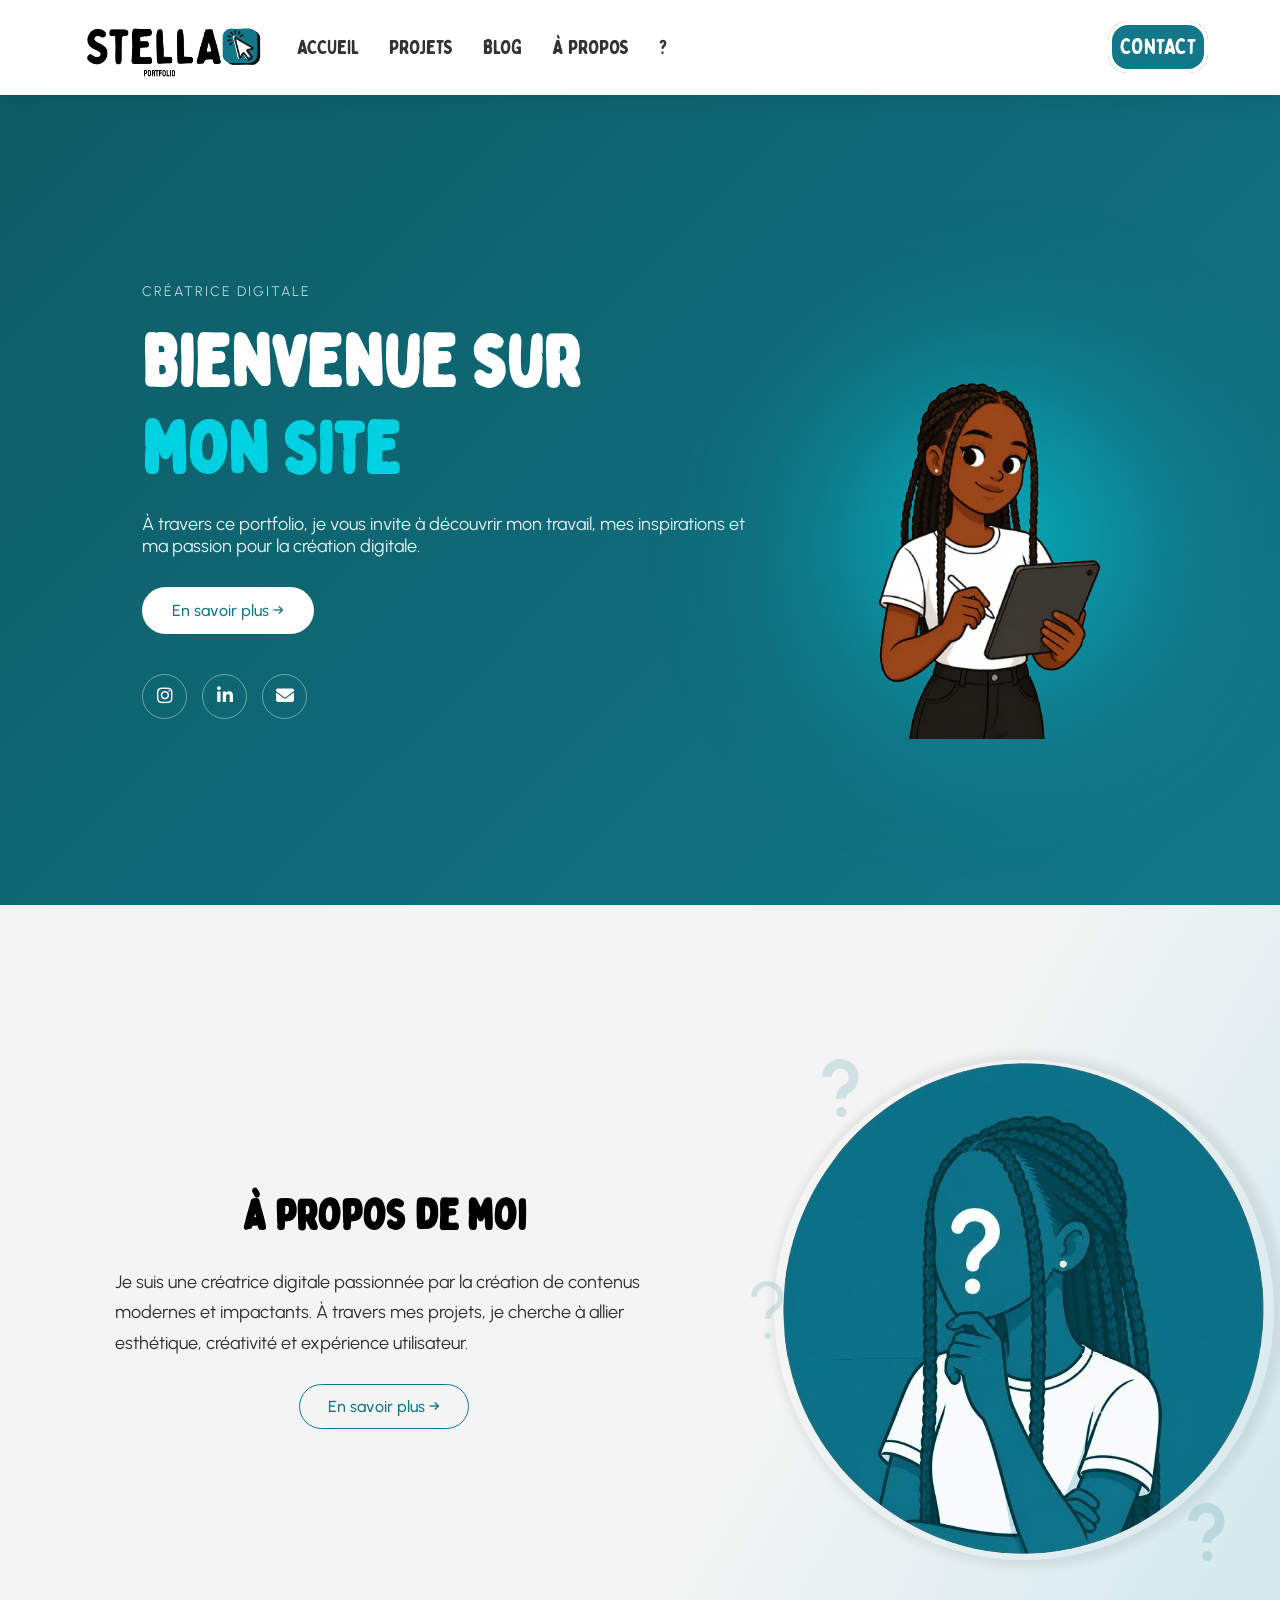
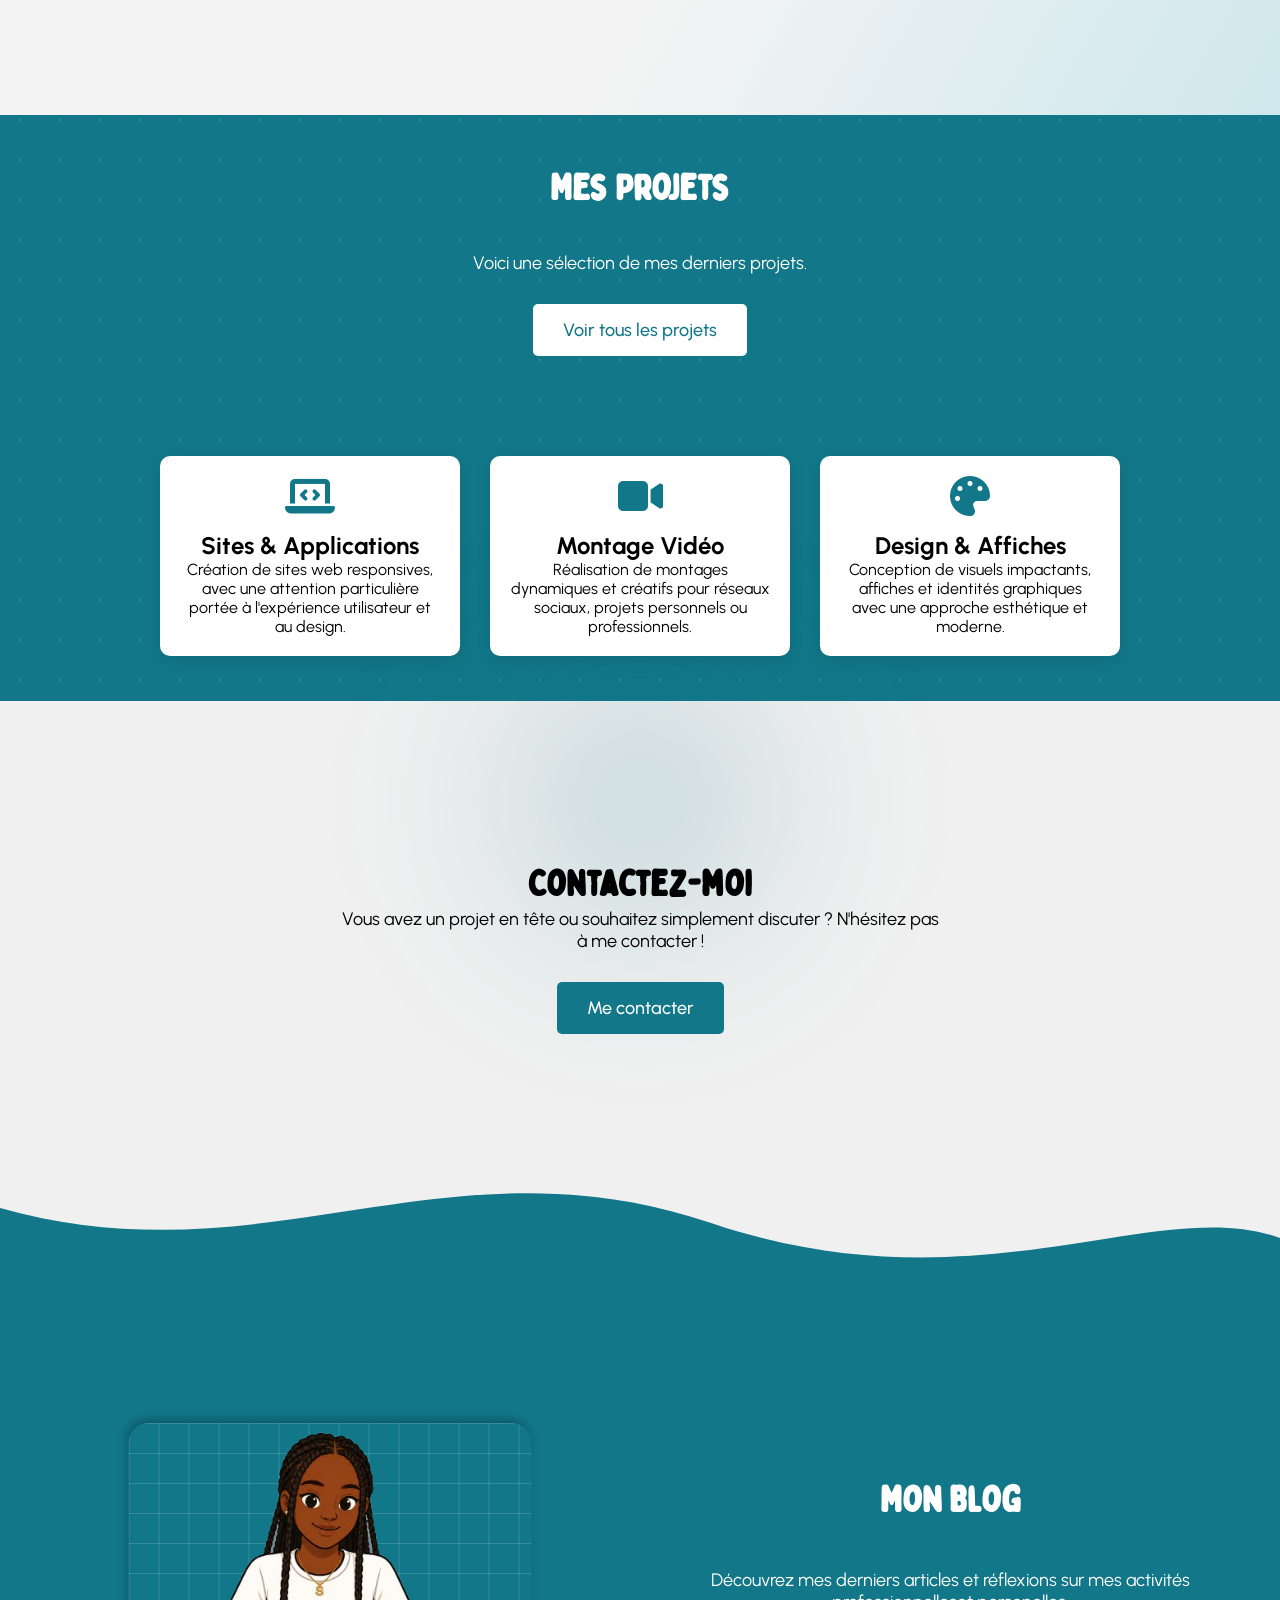
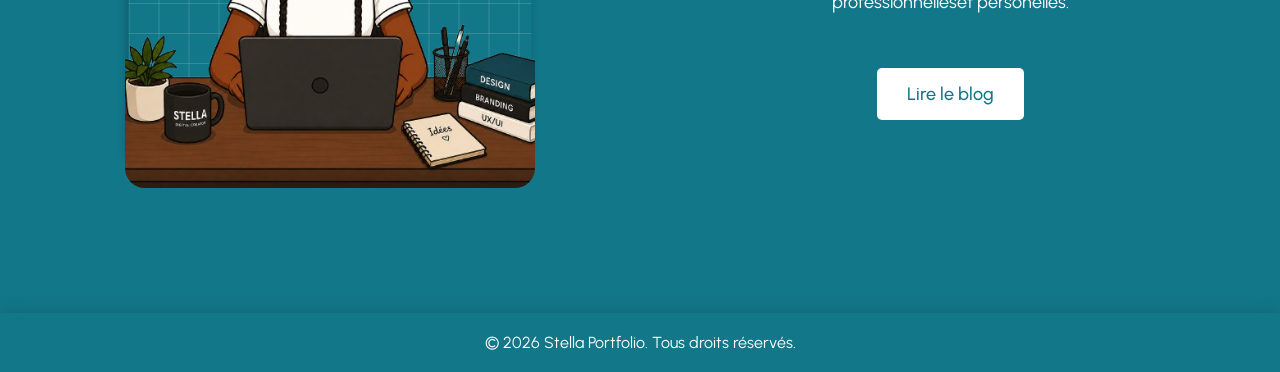
==== commit 0734dde8: "ajout de page ,responsive" ====
--- a/index.html
+++ b/index.html
@@ -10,6 +10,8 @@
     <link href="https://fonts.googleapis.com/css2?family=Inter:wght@300;400;500;600;700&display=swap" rel="stylesheet">
     <link href="https://fonts.googleapis.com/css2?family=Urbanist:wght@300;400;500;600;700&display=swap" rel="stylesheet">
 <link rel="stylesheet" href="https://cdnjs.cloudflare.com/ajax/libs/font-awesome/6.5.0/css/all.min.css">
+<link rel="icon" type="image/png" href="media/logo-onglet-stella.png">
+
 </head>
 
 
@@ -17,20 +19,44 @@
 
 <!-- En-tête avec la barre de navigation et la section de héros -->
 <header>
-    <nav class="navbar">
-        <div class="navbar-logo">
-            <img src="media/logo_stella.png" alt="Logo de mon site" class="logo">
+ <nav class="navbar">
+
+    <!-- LOGO -->
+    <div class="navbar-logo">
+        <img src="media/logo-stella.png" alt="Logo" class="logo">
+    </div>
+
+    <!-- HAMBURGER -->
+    <div class="hamburger">
+
+        <span></span>
+        <span></span>
+        <span></span>
+
+    </div>
+
+    <!-- MENU -->
+    <div class="nav-menu">
+
+        <div class="nav-links">
+
+            <a href="index.html">Accueil</a>
+            <a href="vues/projets.html">Projets</a>
+            <a href="vues/blog.html">Blog</a>
+            <a href="vues/apropos.html">À propos</a>
+            <a href="vues/mystere.html">?</a>
+
         </div>
-        <div class="nav-links">
-            <a href="index.html">Accueil</a>
-             <a href="vues/projets.html">Projets</a>
-             <a href="vues/blog.html">Blog</a>
-            <a href="vues/apropos.html">À propos</a>
-            </div>
-            <div class="nav-links-right">
+
+        <div class="nav-links-right">
+
             <a href="vues/contact.html">Contact</a>
+
         </div>
-    </nav>
+
+    </div>
+
+</nav>
 <!-- Section de héros -->
  <div class="hero">
  
@@ -180,6 +206,8 @@
 <footer class="footer">
     <p>&copy; 2026 Stella Portfolio. Tous droits réservés.</p>
 </footer>
+<script src="assets/js/backtotop.js"></script>
+<script src="assets/js/menu.js"></script>
 
 </body>
 </html> 
--- a/assets/css/index.css
+++ b/assets/css/index.css
@@ -15,7 +15,7 @@
     justify-content: space-between;
     align-items: center;
     padding: 0 8%;
-    height: 90vh;
+    min-height: 90vh;
     background: linear-gradient(135deg, #0d5c66, #127789);
     color: white;
     overflow: hidden;
@@ -370,6 +370,7 @@
     font-weight: 500;
     border-radius: 5px;
     transition: 0.3s;
+    text-align: center;
 }
 .projects-header a:hover {  
     background-color: #127789;
@@ -388,6 +389,7 @@
 
 .projects-header,
 .project-list {
+    margin-top: 50px;
     position: relative;
     z-index: 2;
     margin-bottom: 50px;
@@ -503,6 +505,7 @@
 .contact a {
     position: relative;
     z-index: 2;
+    text-align: center;
 }
 .contact a {
     animation: pulse 2.5s infinite;
@@ -537,7 +540,7 @@
     flex-direction: row;
     justify-content: center;
     align-items: center;
-    height: 70vh;
+    min-height: 70vh;
 }
 
 .blog-content {
@@ -577,13 +580,15 @@
     align-items: center;
 }
 
+
 .blog-image img {
-    width: 80%;
-    object-fit: cover; /* 🔥 ajuste bien l'image */
+    width: 66%;
+    object-fit: cover;
     border-radius: 20px;
     position: relative;
     z-index: 2;
     transform: translate(15px, -15px);
+    left: -15px;
 }
 
 .blog-image::before {
@@ -606,4 +611,439 @@
     border-radius: 20px;
     box-shadow: -2px -4px 9px #00000040;
     z-index: 1;
-}+}
+
+
+/* ========================= */
+/* GLOBAL */
+/* ========================= */
+
+*{
+    margin: 0;
+    padding: 0;
+    box-sizing: border-box;
+}
+
+html{
+    scroll-behavior: smooth;
+}
+
+html,
+body{
+    overflow-x: hidden;
+    background-color: #f0f0f0;
+}
+
+img{
+    max-width: 100%;
+    display: block;
+}
+
+/* ========================= */
+/* TABLET RESPONSIVE */
+/* ========================= */
+
+@media screen and (max-width: 1024px){
+
+    /* HERO */
+
+    .hero{
+        flex-direction: column;
+        justify-content: center;
+        text-align: center;
+
+        min-height: auto;
+
+        padding: 120px 40px 80px;
+        gap: 60px;
+    }
+
+    .hero-col-text{
+        max-width: 100%;
+    }
+
+    .hero h1{
+        font-size: 58px;
+    }
+
+    .hero p{
+        font-size: 17px;
+        line-height: 1.7;
+    }
+
+    .hero-socials{
+        justify-content: center;
+    }
+
+    .hero-col-image{
+        width: 100%;
+        margin-top: 0;
+    }
+
+    .hero-image{
+        width: 70%;
+        max-width: 500px;
+    }
+
+    .hero-glow{
+        width: 320px;
+        height: 320px;
+    }
+
+    /* ABOUT */
+
+    .about{
+        flex-direction: column;
+        min-height: auto;
+
+        padding: 100px 40px;
+        gap: 70px;
+    }
+
+    .about-content{
+        width: 100%;
+        text-align: center;
+    }
+
+    .about-content p{
+        width: 100%;
+        max-width: 700px;
+    }
+
+    .about-image{
+        width: 100%;
+    }
+
+    .about-image img{
+        width: 70%;
+        max-width: 400px;
+    }
+
+    /* PROJECTS */
+
+    .projects{
+        padding: 90px 30px;
+    }
+
+    .project-list{
+        gap: 25px;
+    }
+
+    .project-item{
+        width: 280px;
+    }
+
+    /* CONTACT */
+
+    .contact{
+        padding: 140px 30px 90px;
+    }
+
+    /* BLOG */
+
+    .blog{
+        flex-direction: column;
+        min-height: auto;
+
+        padding: 100px 40px;
+        gap: 60px;
+    }
+
+    .blog-content,
+    .blog-image{
+        width: 100%;
+        text-align: center;
+    }
+
+    .blog-image img{
+        width: 65%;
+        max-width: 420px;
+        margin: auto;
+    }
+
+    .blog-image::before{
+        width: 60%;
+        height: 300px;
+    }
+
+}
+.hero-col-text {
+        max-width: 100%;
+        gap: 20%;
+        margin: 40px;
+    }
+/* ========================= */
+/* MOBILE RESPONSIVE */
+/* ========================= */
+
+@media screen and (max-width: 768px){
+
+    /* NAVBAR */
+
+    .navbar{
+        padding: 15px 20px;
+    }
+
+    .navbar-logo img{
+        height: 65px;
+    }
+
+    /* HERO */
+
+    .hero {
+        flex-direction: column;
+        text-align: center;
+        padding: 120px 20px 0px;
+         gap: 40px; 
+        min-height: auto;
+    }
+    
+   .hero-col-text {
+        max-width: 100%;
+        gap: 20%;
+        margin: 40px;
+        font-size: xx-large;
+    }
+
+
+
+    .hero h1{
+        font-size: 42px;
+        line-height: 1.1;
+    }
+
+    .hero p{
+        font-size: 16px;
+        line-height: 1.7;
+    }
+
+    .hero-tag{
+        font-size: 13px;
+    }
+
+    .hero-socials{
+        justify-content: center;
+        margin-top: 30px;
+    }
+
+    .hero-col-image{
+        width: 100%;
+        margin-top: 0;
+    }
+
+    .hero-image {
+        width: 95%;
+        max-width: 350px;
+        margin: auto;
+        display: none;
+    }
+
+    .hero-glow{
+        width: 220px;
+        height: 220px;
+    }
+
+    /* BUTTONS */
+
+    .btn,
+    .about-btn{
+        padding: 12px 24px;
+        font-size: 15px;
+    }
+
+    /* ABOUT */
+
+    .about{
+        flex-direction: column;
+        text-align: center;
+
+        padding: 80px 20px;
+        gap: 50px;
+
+        min-height: auto;
+    }
+
+    .about-content{
+        width: 100%;
+    }
+
+    .about-content h2{
+        font-size: 32px;
+    }
+
+    .about-content p{
+        width: 100%;
+        font-size: 16px;
+    }
+
+    .about-image{
+        width: 100%;
+    }
+
+    .about-image img{
+        width: 85%;
+        max-width: 320px;
+    }
+
+    .about-image::before,
+    .about-image::after,
+    .about-image span{
+        font-size: 50px;
+    }
+
+    /* PROJECTS */
+
+    .projects{
+        padding: 80px 20px;
+    }
+
+    .projects-header h2{
+        font-size: 32px;
+    }
+
+    .projects-header p{
+        font-size: 16px;
+    }
+
+    .project-list{
+        flex-direction: column;
+        align-items: center;
+    }
+
+    .project-item{
+        width: 100%;
+        max-width: 320px;
+    }
+
+    .project-item h3{
+        font-size: 22px;
+    }
+
+    /* CONTACT */
+
+    .contact{
+        padding: 120px 20px 80px;
+    }
+
+    .contact h2{
+        font-size: 32px;
+    }
+
+    .contact p{
+        font-size: 16px;
+    }
+
+    .contact::before{
+        width: 250px;
+        height: 250px;
+    }
+
+    /* BLOG */
+
+    .blog{
+        flex-direction: column;
+        text-align: center;
+
+        padding: 80px 20px;
+        gap: 50px;
+
+        min-height: auto;
+    }
+
+    .blog-content,
+    .blog-image{
+        width: 100%;
+    }
+
+    .blog-content h2{
+        font-size: 32px;
+    }
+
+    .blog-content p{
+        font-size: 16px;
+    }
+
+    .blog-image img{
+        width: 90%;
+        max-width: 350px;
+        margin: auto;
+
+        transform: none;
+    }
+
+
+        .blog-image::before {
+        width: 85%;
+        height: 240px;
+        left: 162px;
+    }
+
+
+    /* FOOTER */
+
+    footer{
+        font-size: 14px;
+        padding: 16px;
+    }
+
+    /* BACK TO TOP */
+
+    .back-to-top{
+        bottom: 15px;
+        right: 15px;
+
+        padding: 10px 12px;
+    }
+
+    .back-to-top a{
+        font-size: 14px;
+    }
+
+}
+/* ========================= */
+/* SMALL MOBILE */
+/* ========================= */
+
+@media screen and (max-width: 480px){
+
+  .hero {
+        padding-top: 160px;
+        /* padding: 90px; */
+    }
+    .hero h1{
+        font-size: 43px;
+    }
+
+    .hero p{
+        font-size: 15px;
+    }
+
+    .hero-tag{
+        font-size: 12px;
+    }
+
+    .btn,
+    .about-btn{
+        width: 100%;
+        max-width: 250px;
+    }
+
+    .about-content h2,
+    .projects-header h2,
+    .contact h2,
+    .blog-content h2{
+        font-size: 28px;
+    }
+
+    .project-item{
+        max-width: 100%;
+    }
+
+    .hero-socials a{
+        width: 40px;
+        height: 40px;
+
+        font-size: 16px;
+    }
+
+}
--- a/assets/css/general.css
+++ b/assets/css/general.css
@@ -24,7 +24,7 @@
 /* NAVBAR */
 .navbar {
     display: flex;
-    justify-content: space-between;
+    justify-content: space-around;
     align-items: center;
     padding: 5px 60px; /* 🔥 plus grand */
     background-color: white;
@@ -32,6 +32,7 @@
     position: sticky;
     top: 0;
     z-index: 1000;
+        flex-direction: row;
 }
 
 
@@ -78,6 +79,63 @@
     color: #127789;
     background: white;
     border: 4px solid #127789;
+}
+
+/* MENU GLOBAL */
+
+.nav-menu {
+    display: flex;
+    align-items: center;
+    gap: 440px;
+}
+
+/* HAMBURGER */
+
+.hamburger{
+
+    display: none;
+
+    flex-direction: column;
+    justify-content: center;
+
+    gap: 6px;
+
+    cursor: pointer;
+
+   z-index: 1001;
+}
+
+.hamburger span{
+
+    width: 30px;
+    height: 3px;
+  z-index: 1001;
+    background: #127789;
+
+    border-radius: 20px;
+
+    transition: 0.4s ease;
+}
+
+/* ANIMATION */
+
+.hamburger.active span:nth-child(1){
+
+    transform:
+    rotate(45deg)
+    translateY(12px);
+}
+
+.hamburger.active span:nth-child(2){
+
+    opacity: 0;
+}
+
+.hamburger.active span:nth-child(3){
+
+    transform:
+    rotate(-45deg)
+    translateY(-12px);
 }
 
 /** FOOTER */
@@ -104,6 +162,7 @@
     border-radius: 5px;
     transition: 0.3s;
     box-shadow: 0 4px 15px rgba(0, 0, 0, 0.1);
+    visibility: hidden;
 }
 .back-to-top:hover {
     background-color: white;
@@ -131,3 +190,87 @@
     color: #127789;    
    
 }
+
+/* ========================= */
+/* MOBILE MENU */
+/* ========================= */
+
+@media screen and (max-width: 768px){
+
+ .navbar {
+        display: flex;
+        justify-content: space-between; 
+        align-items: center;
+        /* padding: 5px 60px; */
+        background-color: white;
+        box-shadow: 0 6px 20px rgba(0, 0, 0, 0.08);
+        position: fixed;
+        top: 0;
+        z-index: 1000;
+        flex-direction: row;
+        width: 100%;
+    }
+
+.navbar-logo img {
+    height: 85px;
+    width: auto;
+}
+    .hamburger {
+                display: flex;
+        color: white;
+       position: fixed;
+        right: 36px;
+       
+        border-radius: 100%;
+    }
+
+.hamburger span {
+    width: 30px;
+    height: 3px;
+    z-index: 1001;
+    background: #127789;
+    border-radius: 20px;
+    transition: 0.4s ease;
+}
+ /* ACTIVE */
+
+.nav-menu.active{
+        right: 0;
+    }
+
+.nav-menu {
+    position: fixed;
+    top: 0;
+    right: -100%; /* 🔥 IMPORTANT */
+    width: 100%;
+    height: 110vh;
+    background: rgb(255 255 255 / 96%);
+    backdrop-filter: blur(12px);
+    flex-direction: column;
+    justify-content: center;
+    align-items: center;
+    gap: 50px;
+    transition: 0.5s ease;
+    z-index: 1000;
+}
+.nav-links {
+        display: flex;
+        flex-direction: column;
+        align-items: center;
+        gap: 35px;
+                height: 50%;
+    }
+.nav-links a {
+        font-size: 28px;
+        color: #127789;
+    }
+    .nav-links-right a {
+        font-size: 22px;
+        color: white;
+                padding: 20px;
+
+        /* color: #127789; */
+        border: none;
+    }
+
+}
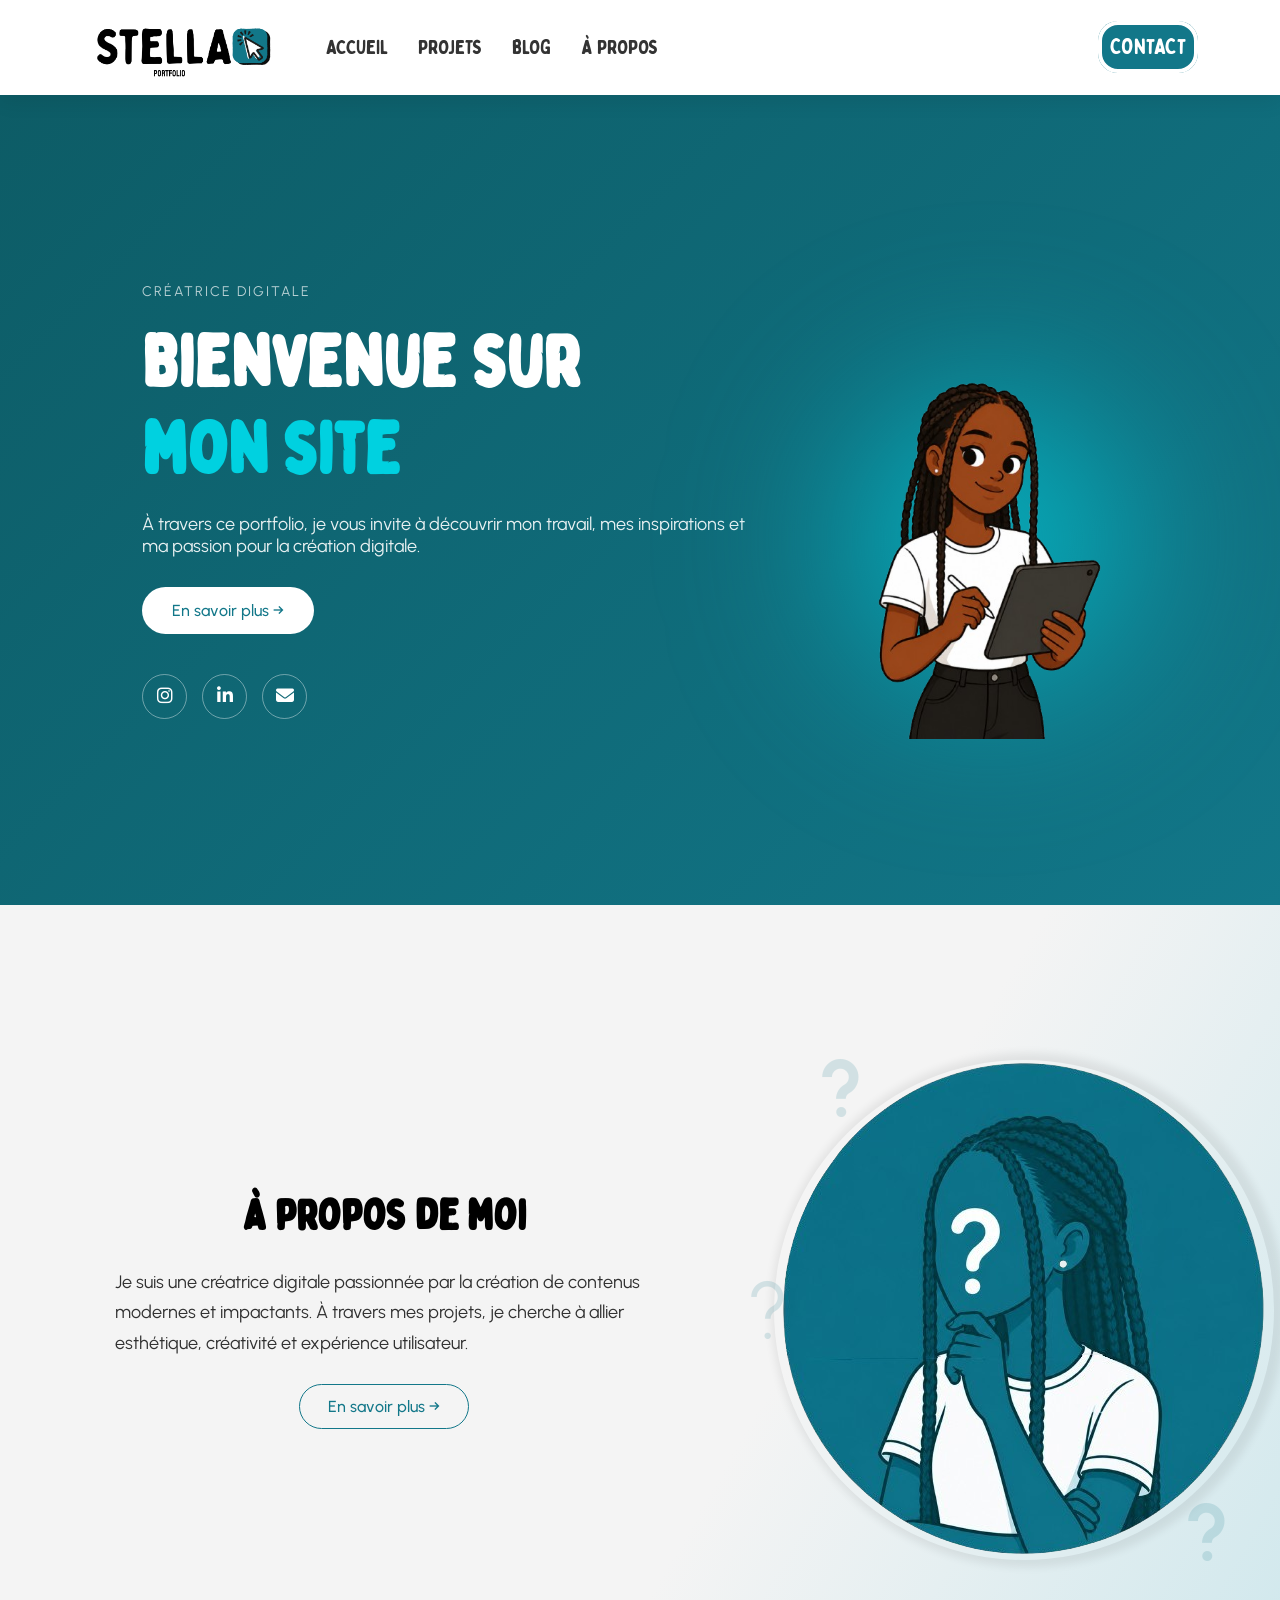
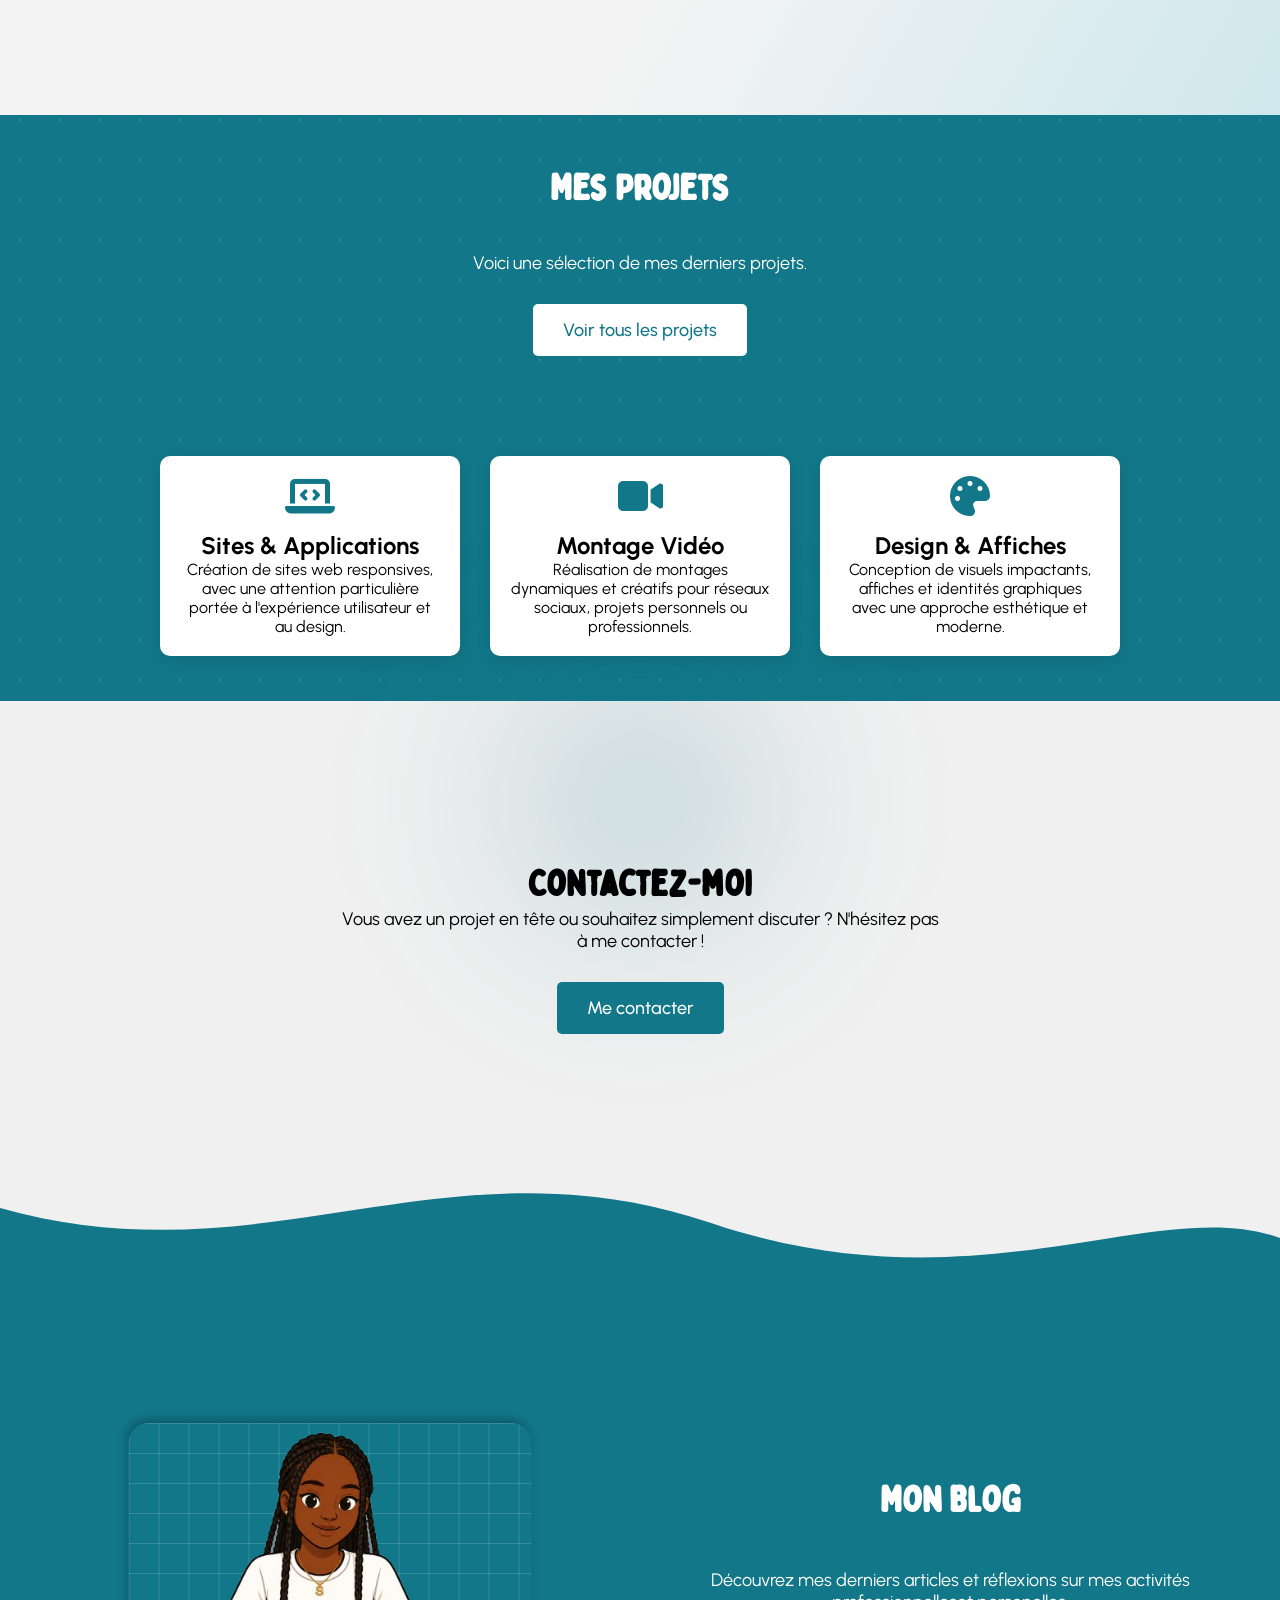
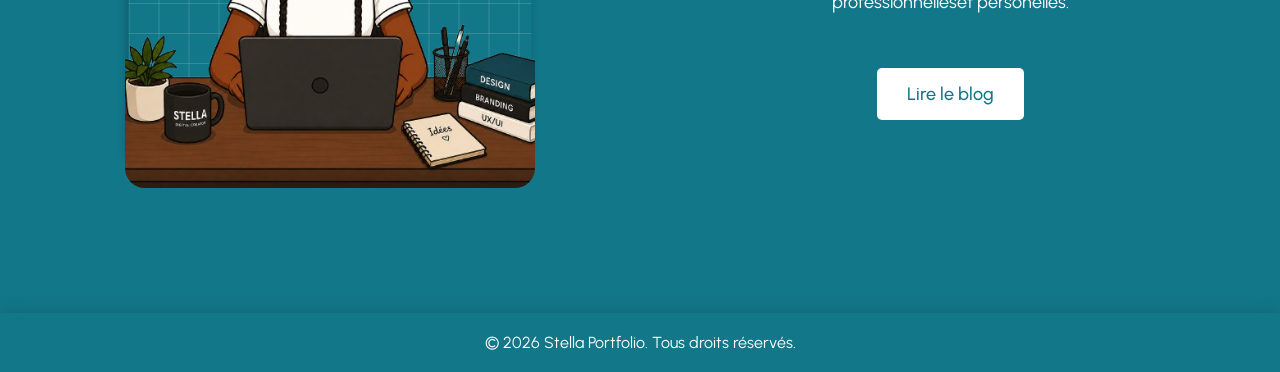
==== commit 149df861: "modification page" ====
--- a/index.html
+++ b/index.html
@@ -44,7 +44,7 @@
             <a href="vues/projets.html">Projets</a>
             <a href="vues/blog.html">Blog</a>
             <a href="vues/apropos.html">À propos</a>
-            <a href="vues/mystere.html">?</a>
+            <!-- <a href="vues/mystere.html">?</a> -->
 
         </div>
 
--- a/assets/css/general.css
+++ b/assets/css/general.css
@@ -214,6 +214,7 @@
 .navbar-logo img {
     height: 85px;
     width: auto;
+   margin-left: 30px;
 }
     .hamburger {
                 display: flex;
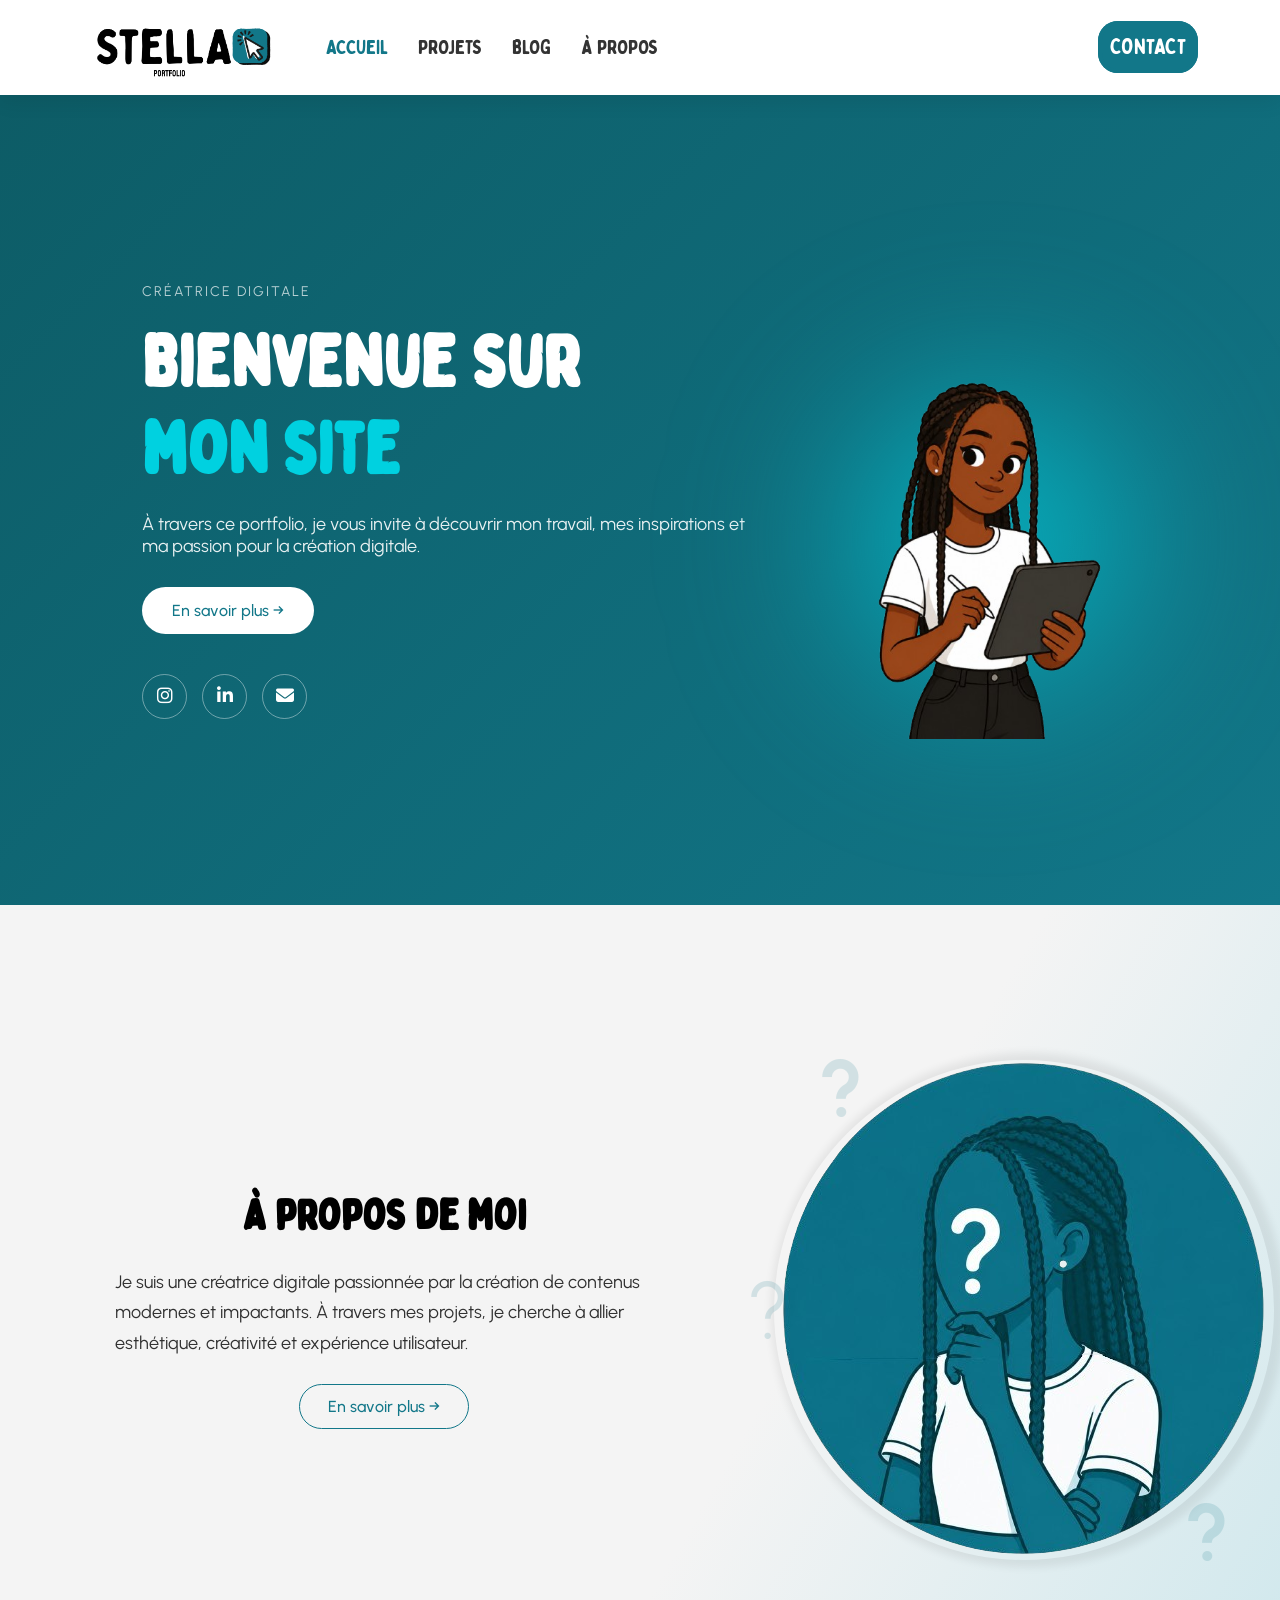
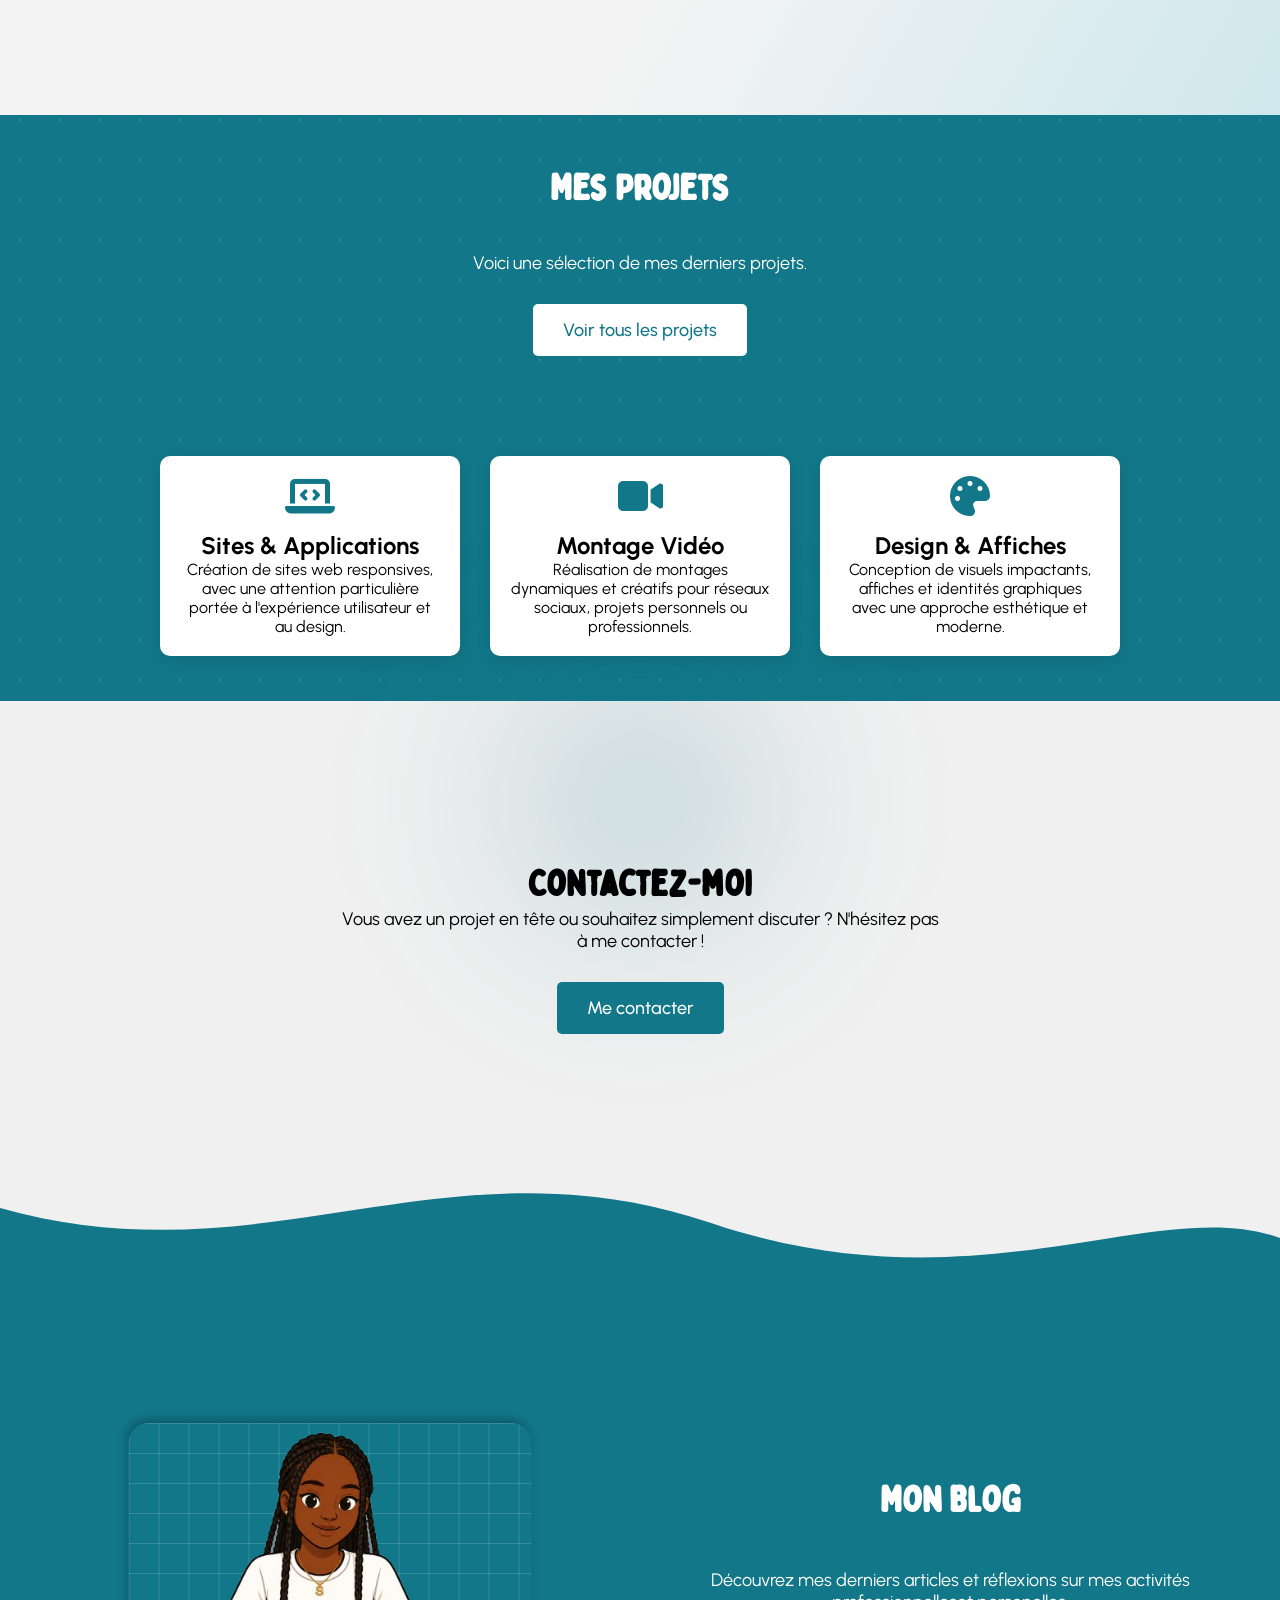
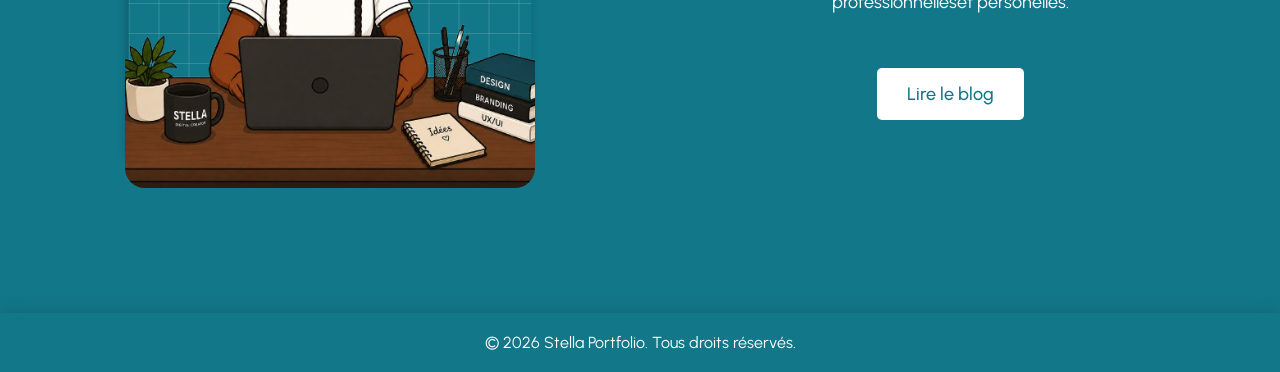
==== commit ca131a59: "modifier page a propos et blog" ====
--- a/index.html
+++ b/index.html
@@ -37,7 +37,9 @@
 
     <!-- MENU -->
     <div class="nav-menu">
-
+<div class="mobile-menu-logo">
+    <img src="media/logo-stella_none.png" alt="Logo Stella">
+</div>
         <div class="nav-links">
 
             <a href="index.html">Accueil</a>
--- a/assets/css/general.css
+++ b/assets/css/general.css
@@ -1,5 +1,11 @@
-/*** Global Styles */
-/*** Importing Fonts */
+/* =========================================================
+   GLOBAL STYLES
+========================================================= */
+
+/* =========================
+   IMPORTING FONTS
+========================= */
+
 @font-face {
     font-family: 'Bobby Jones';
     src: url('../fonts/bobby-jones-soft-regular.otf') format('truetype');
@@ -7,271 +13,698 @@
     font-style: normal;
 }
 
-body{
+
+/* =========================
+   HTML / BODY
+========================= */
+
+html {
+    scroll-behavior: smooth;
+}
+
+body {
     background-color: #f0f0f0;
+
     margin: 0;
     padding: 0;
 }
 
-body, p, a {
+body,
+p,
+a {
     font-family: 'Urbanist', sans-serif;
 }
 
-h1, h2 {
+
+/* =========================
+   TITRES
+========================= */
+
+h1,
+h2 {
     font-family: 'Bobby Jones', sans-serif;
 }
 
-/* NAVBAR */
+
+/* =========================================================
+   NAVBAR
+========================================================= */
+
 .navbar {
+
     display: flex;
+
     justify-content: space-around;
     align-items: center;
-    padding: 5px 60px; /* 🔥 plus grand */
+
+    padding: 5px 60px;
+
     background-color: white;
-    box-shadow: 0 6px 20px rgba(0, 0, 0, 0.08);
+
+    box-shadow:
+        0 6px 20px rgba(0, 0, 0, 0.08);
+
     position: sticky;
+
     top: 0;
+
     z-index: 1000;
+
+    flex-direction: row;
+}
+
+
+/* =========================
+   LOGO DESKTOP
+========================= */
+
+.navbar-logo img {
+
+    height: 85px;
+
+    width: auto;
+}
+
+
+/* =========================================================
+   MENU
+========================================================= */
+
+.nav-menu {
+
+    display: flex;
+
+    align-items: center;
+
+    gap: 440px;
+}
+
+
+/* =========================
+   LIENS PRINCIPAUX
+========================= */
+
+.nav-links {
+
+    display: flex;
+
+    gap: 30px;
+}
+
+
+.nav-links a {
+
+    text-decoration: none;
+
+    color: #333;
+
+    font-size: 20px;
+
+    font-weight: 500;
+
+    text-transform: uppercase;
+
+    transition: 0.3s ease;
+
+    font-family: 'Bobby Jones';
+}
+
+
+/* =========================
+   HOVER
+========================= */
+
+.nav-links a:hover {
+
+    color: #127789;
+}
+
+
+/* =========================
+   LIEN ACTIF
+========================= */
+
+.nav-links a.active {
+
+    color: #127789;
+}
+
+
+/* =========================================================
+   CONTACT
+========================================================= */
+
+.nav-links-right a {
+
+    text-decoration: none;
+
+    color: white;
+
+    font-size: 22px;
+
+    font-weight: 500;
+
+    text-transform: uppercase;
+
+    transition: 0.3s ease;
+
+    font-family: 'Bobby Jones';
+
+    padding: 8px;
+
+    border: 4px solid #127789;
+
+    border-radius: 20px;
+
+    background: #127789;
+}
+
+
+/* =========================
+   CONTACT HOVER
+========================= */
+
+.nav-links-right a:hover {
+
+    color: #127789;
+
+    background: white;
+
+    border: 4px solid #127789;
+}
+
+
+/* =========================
+   CONTACT ACTIF
+========================= */
+
+.nav-links-right a.active {
+
+    color: white;
+
+    background: #127789;
+
+    border-color: #127789;
+}
+
+
+/* =========================================================
+   LOGO MENU MOBILE
+========================================================= */
+
+.mobile-menu-logo {
+
+    display: none;
+}
+
+
+/* =========================================================
+   HAMBURGER
+========================================================= */
+
+.hamburger {
+
+    display: none;
+
+    flex-direction: column;
+
+    justify-content: center;
+
+    gap: 6px;
+
+    cursor: pointer;
+
+    z-index: 1100;
+}
+
+
+.hamburger span {
+
+    width: 30px;
+
+    height: 3px;
+
+    background: #127789;
+
+    border-radius: 20px;
+
+    transition: 0.4s ease;
+}
+
+
+/* =========================================================
+   ANIMATION HAMBURGER
+========================================================= */
+
+.hamburger.active span:nth-child(1) {
+
+    transform:
+        rotate(45deg)
+        translateY(12px);
+}
+
+
+.hamburger.active span:nth-child(2) {
+
+    opacity: 0;
+}
+
+
+.hamburger.active span:nth-child(3) {
+
+    transform:
+        rotate(-45deg)
+        translateY(-12px);
+}
+
+
+/* =========================================================
+   FOOTER
+========================================================= */
+
+footer {
+
+    background-color: #127789;
+
+    color: white;
+
+    text-align: center;
+
+    padding: 20px;
+
+    font-size: 16px;
+
+    font-family: 'Bobby Jones';
+
+    box-shadow:
+        0 -4px 15px rgba(0, 0, 0, 0.1);
+}
+
+
+/* =========================================================
+   BACK TO TOP
+========================================================= */
+
+.back-to-top {
+
+    position: fixed;
+
+    bottom: 20px;
+
+    right: 20px;
+
+    padding: 10px 15px;
+
+    background-color: white;
+
+    color: #127789;
+
+    text-decoration: none;
+
+    font-size: 18px;
+
+    font-weight: 500;
+
+    border-radius: 5px;
+
+    transition: 0.3s ease;
+
+    box-shadow:
+        0 4px 15px rgba(0, 0, 0, 0.1);
+
+    visibility: hidden;
+
+    z-index: 900;
+}
+
+
+/* =========================
+   BACK TO TOP HOVER
+========================= */
+
+.back-to-top:hover {
+
+    background-color: white;
+
+    color: #127789;
+
+    border: 2px solid #127789;
+}
+
+
+/* =========================
+   FLÈCHE
+========================= */
+
+.back-to-top::after {
+
+    content: '↑';
+
+    font-size: 18px;
+}
+
+
+.back-to-top:hover::after {
+
+    content: '↑';
+
+    font-size: 18px;
+}
+
+
+/* =========================
+   LIEN BACK TO TOP
+========================= */
+
+.back-to-top a {
+
+    text-decoration: none;
+
+    color: #127789;
+
+    font-size: 18px;
+
+    font-weight: 500;
+
+    transition: 0.3s ease;
+
+    font-family: "Bobby Jones";
+}
+
+
+.back-to-top a:hover {
+
+    background-color: white;
+
+    color: #127789;
+}
+
+
+/* =========================================================
+   MOBILE MENU
+========================================================= */
+
+@media screen and (max-width: 768px) {
+
+
+    /* =========================
+       NAVBAR MOBILE
+    ========================= */
+
+    .navbar {
+
+        display: flex;
+
+        justify-content: center;
+
+        align-items: center;
+
+        width: 100%;
+
+        padding: 5px 0;
+
+        background-color: white;
+
+        box-shadow:
+            0 6px 20px rgba(0, 0, 0, 0.08);
+
+        position: fixed;
+
+        top: 0;
+
+        left: 0;
+
+        z-index: 1000;
+
         flex-direction: row;
-}
-
-
-/* LOGO */
-.navbar-logo img {
-    height: 85px; /* 🔥 taille logo */
-    width: auto;
-}
-
-/* LINKS */
-.nav-links {
-    display: flex;
-    gap: 30px; /* espace entre les liens */
-    
-}
-
-.nav-links a {
-    text-decoration: none;
-    color: #333; /* 🔥 lisible */
-    font-size: 20px;
-    font-weight: 500;
-    text-transform: uppercase;
-    transition: 0.3s;
-    font-family: 'Bobby Jones';
-}
-
-.nav-links a:hover {
-    color: #127789;
-}
-.nav-links-right a {
-    text-decoration: none;
-    color: white;
-    font-size: 22px;
-    font-weight: 500;
-    text-transform: uppercase;
-    transition: 0.3s;
-    font-family: 'Bobby Jones';
-    padding: 8px;
-    border: 4px solid;
-    border-radius: 20px;
-    background: #127789;
-}
-.nav-links-right a:hover {
-    color: #127789;
-    background: white;
-    border: 4px solid #127789;
-}
-
-/* MENU GLOBAL */
-
-.nav-menu {
-    display: flex;
-    align-items: center;
-    gap: 440px;
-}
-
-/* HAMBURGER */
-
-.hamburger{
-
-    display: none;
-
-    flex-direction: column;
-    justify-content: center;
-
-    gap: 6px;
-
-    cursor: pointer;
-
-   z-index: 1001;
-}
-
-.hamburger span{
-
-    width: 30px;
-    height: 3px;
-  z-index: 1001;
-    background: #127789;
-
-    border-radius: 20px;
-
-    transition: 0.4s ease;
-}
-
-/* ANIMATION */
-
-.hamburger.active span:nth-child(1){
-
-    transform:
-    rotate(45deg)
-    translateY(12px);
-}
-
-.hamburger.active span:nth-child(2){
-
-    opacity: 0;
-}
-
-.hamburger.active span:nth-child(3){
-
-    transform:
-    rotate(-45deg)
-    translateY(-12px);
-}
-
-/** FOOTER */
-footer {
-    background-color: #127789;
-    color: white;
-    text-align: center;
-    padding: 20px;
-    font-size: 16px;
-    font-family: 'Bobby Jones';
-    box-shadow: 0 -4px 15px rgba(0, 0, 0, 0.1);
-}
-
-/** BACK TO TOP */.back-to-top {
-    position: fixed;
-    bottom: 20px;
-    right: 20px;
-    padding: 10px 15px;
-    background-color: white;
-    color: #127789;
-    text-decoration: none;
-    font-size: 18px;
-    font-weight: 500;
-    border-radius: 5px;
-    transition: 0.3s;
-    box-shadow: 0 4px 15px rgba(0, 0, 0, 0.1);
-    visibility: hidden;
-}
-.back-to-top:hover {
-    background-color: white;
-    color: #127789;
-    border: 2px solid #127789;
-}
-.back-to-top:after {
-    content: '↑';
-    font-size: 18px;
-}
-.back-to-top:hover:after {
-    content: '↑';
-    font-size: 18px;
-}
-.back-to-top a {
-    text-decoration: none;
-    color: #127789;
-    font-size: 18px;
-    font-weight: 500;
-    transition: 0.3s;
-    font-family: "Bobby Jones";
-}
-.back-to-top a:hover {    
-    background-color: white;
-    color: #127789;    
-   
-}
-
-/* ========================= */
-/* MOBILE MENU */
-/* ========================= */
-
-@media screen and (max-width: 768px){
-
- .navbar {
+    }
+
+
+    /* =========================
+       LOGO PRINCIPAL
+    ========================= */
+
+    .navbar-logo img {
+
+        height: 75px;
+
+        width: auto;
+
+        margin-left: 25px;
+    }
+
+
+    /* =====================================================
+       HAMBURGER
+    ===================================================== */
+
+    .hamburger {
+
         display: flex;
-        justify-content: space-between; 
+
+        flex-direction: column;
+
+        justify-content: center;
+
+        gap: 6px;
+
+        cursor: pointer;
+
+        position: fixed;
+
+        right: 25px;
+
+        top: 30px;
+
+        z-index: 1100;
+    }
+
+
+    .hamburger span {
+
+        width: 30px;
+
+        height: 3px;
+
+        background: #127789;
+
+        border-radius: 20px;
+
+        transition: 0.4s ease;
+    }
+
+
+    /* =====================================================
+       ANIMATION HAMBURGER
+    ===================================================== */
+
+    .hamburger.active span:nth-child(1) {
+
+        transform:
+            rotate(45deg)
+            translateY(12px);
+    }
+
+
+    .hamburger.active span:nth-child(2) {
+
+        opacity: 0;
+    }
+
+
+    .hamburger.active span:nth-child(3) {
+
+        transform:
+            rotate(-45deg)
+            translateY(-12px);
+    }
+
+
+    /* =====================================================
+       MENU MOBILE
+    ===================================================== */
+
+    .nav-menu {
+
+        position: fixed;
+
+        top: 0;
+
+        right: -100%;
+
+        width: 100%;
+
+        height: 100vh;
+
+        background: rgba(255, 255, 255, 0.96);
+
+        backdrop-filter: blur(12px);
+
+        display: flex;
+
+        flex-direction: column;
+
+        justify-content: flex-start;
+
         align-items: center;
-        /* padding: 5px 60px; */
-        background-color: white;
-        box-shadow: 0 6px 20px rgba(0, 0, 0, 0.08);
-        position: fixed;
-        top: 0;
-        z-index: 1000;
-        flex-direction: row;
+
+        gap: 0;
+
+        padding-top: 80px;
+
+        transition: right 0.5s ease;
+
+        z-index: 1050;
+
+        overflow-y: auto;
+    }
+
+
+    /* =========================
+       MENU OUVERT
+    ========================= */
+
+    .nav-menu.active {
+
+        right: 0;
+    }
+
+
+    /* =====================================================
+       LOGO DANS LE MENU MOBILE
+    ===================================================== */
+
+    .mobile-menu-logo {
+
+        display: flex;
+
+        justify-content: center;
+
+        align-items: center;
+
+        margin-bottom: 45px;
+    }
+
+
+    .mobile-menu-logo img {
+
+        width: 150px;
+
+        height: auto;
+    }
+
+
+    /* =====================================================
+       LIENS MOBILE
+    ===================================================== */
+
+    .nav-links {
+
+        display: flex;
+
+        flex-direction: column;
+
+        align-items: center;
+
+        gap: 30px;
+
+        height: auto;
+
         width: 100%;
     }
 
-.navbar-logo img {
-    height: 85px;
-    width: auto;
-   margin-left: 30px;
-}
-    .hamburger {
-                display: flex;
+
+    .nav-links a {
+
+        font-size: 28px;
+
+        color: #333;
+
+        text-decoration: none;
+
+        font-family: 'Bobby Jones';
+
+        transition: 0.3s ease;
+    }
+
+
+    /* =========================
+       HOVER
+    ========================= */
+
+    .nav-links a:hover {
+
+        color: #127789;
+    }
+
+
+    /* =========================
+       LIEN ACTIF
+    ========================= */
+
+    .nav-links a.active {
+
+        color: #127789;
+    }
+
+
+    /* =====================================================
+       CONTACT MOBILE
+    ===================================================== */
+
+    .nav-links-right {
+
+        margin-top: 35px;
+
+        display: flex;
+
+        justify-content: center;
+    }
+
+
+    .nav-links-right a {
+
+        font-size: 22px;
+
         color: white;
-       position: fixed;
-        right: 36px;
-       
-        border-radius: 100%;
-    }
-
-.hamburger span {
-    width: 30px;
-    height: 3px;
-    z-index: 1001;
-    background: #127789;
-    border-radius: 20px;
-    transition: 0.4s ease;
-}
- /* ACTIVE */
-
-.nav-menu.active{
-        right: 0;
-    }
-
-.nav-menu {
-    position: fixed;
-    top: 0;
-    right: -100%; /* 🔥 IMPORTANT */
-    width: 100%;
-    height: 110vh;
-    background: rgb(255 255 255 / 96%);
-    backdrop-filter: blur(12px);
-    flex-direction: column;
-    justify-content: center;
-    align-items: center;
-    gap: 50px;
-    transition: 0.5s ease;
-    z-index: 1000;
-}
-.nav-links {
-        display: flex;
-        flex-direction: column;
-        align-items: center;
-        gap: 35px;
-                height: 50%;
-    }
-.nav-links a {
-        font-size: 28px;
+
+        padding: 12px 25px;
+
+        border: 3px solid #127789;
+
+        border-radius: 20px;
+
+        background: #127789;
+
+        font-family: 'Bobby Jones';
+
+        transition: 0.3s ease;
+    }
+
+
+    /* =========================
+       CONTACT HOVER
+    ========================= */
+
+    .nav-links-right a:hover {
+
         color: #127789;
-    }
-    .nav-links-right a {
-        font-size: 22px;
+
+        background: white;
+    }
+
+
+    /* =========================
+       CONTACT ACTIF
+    ========================= */
+
+    .nav-links-right a.active {
+
         color: white;
-                padding: 20px;
-
-        /* color: #127789; */
-        border: none;
+
+        background: #127789;
+
+        border-color: #127789;
     }
 
 }
